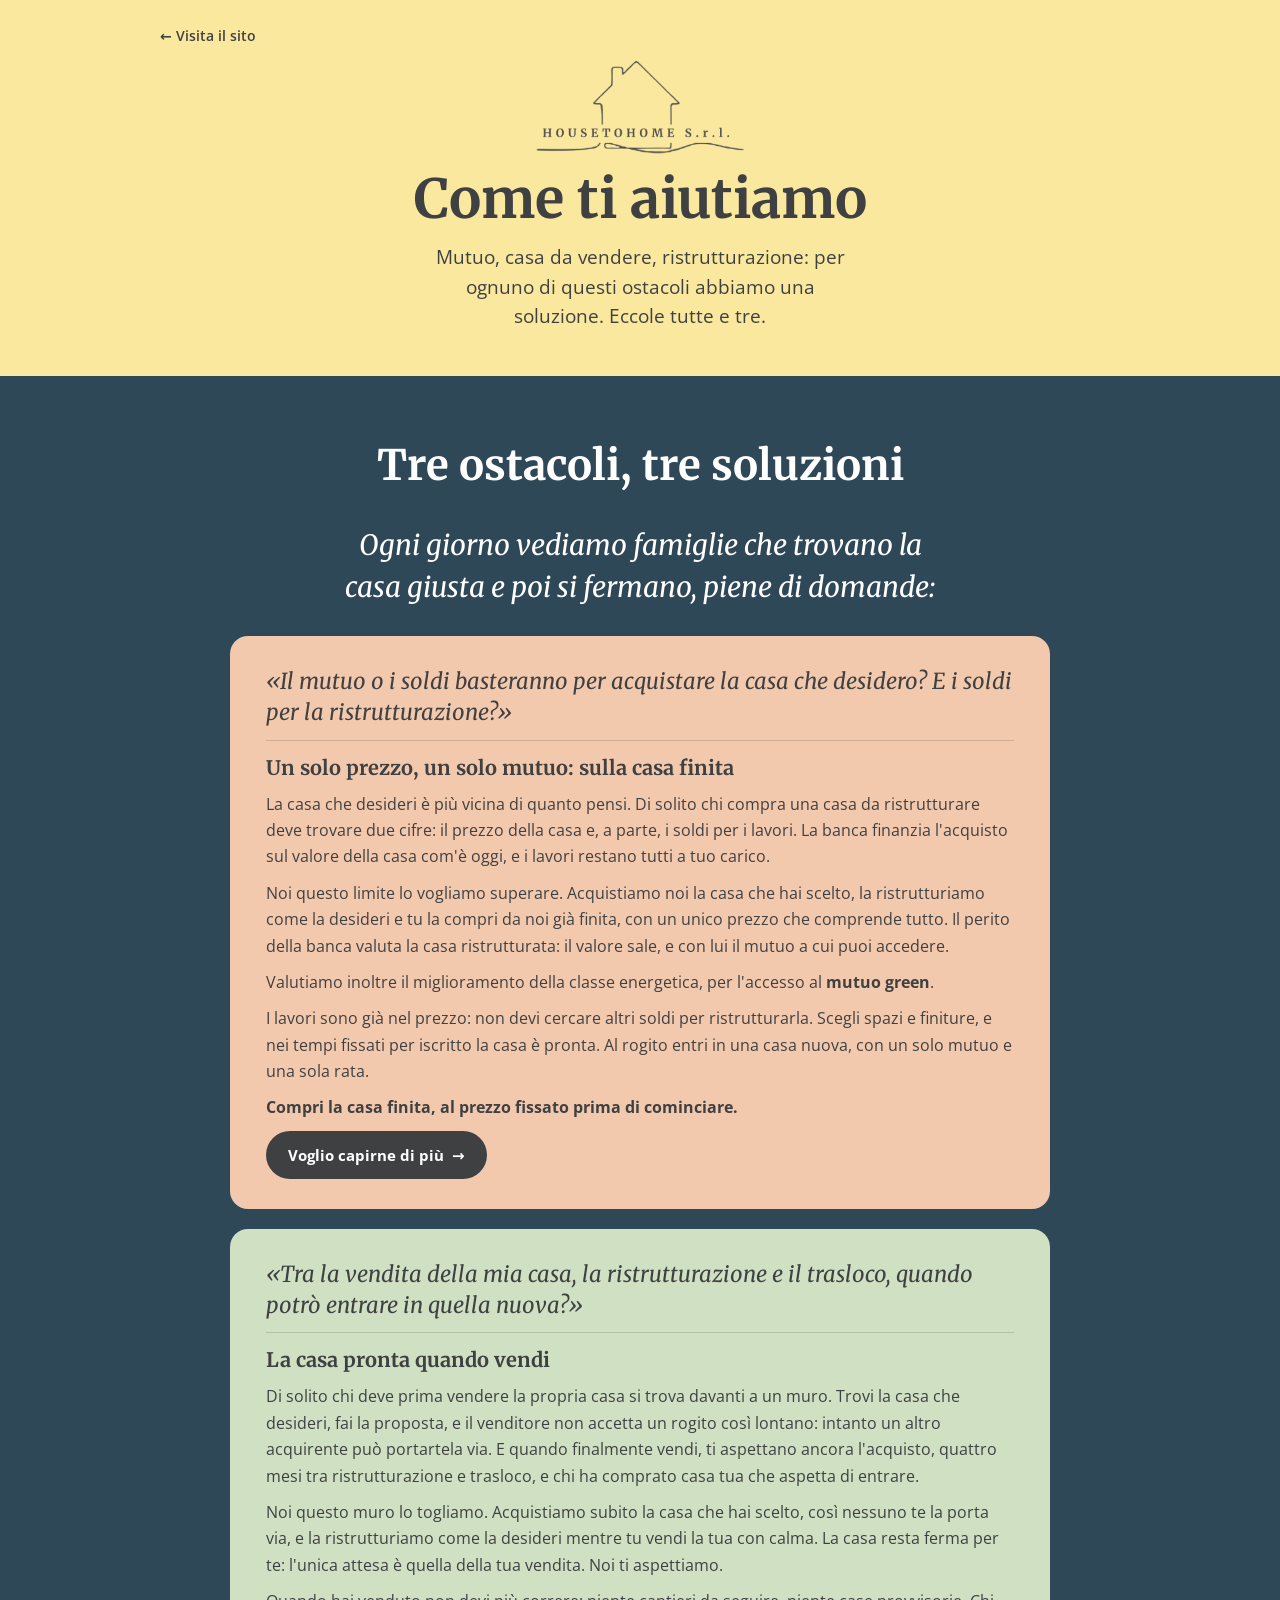
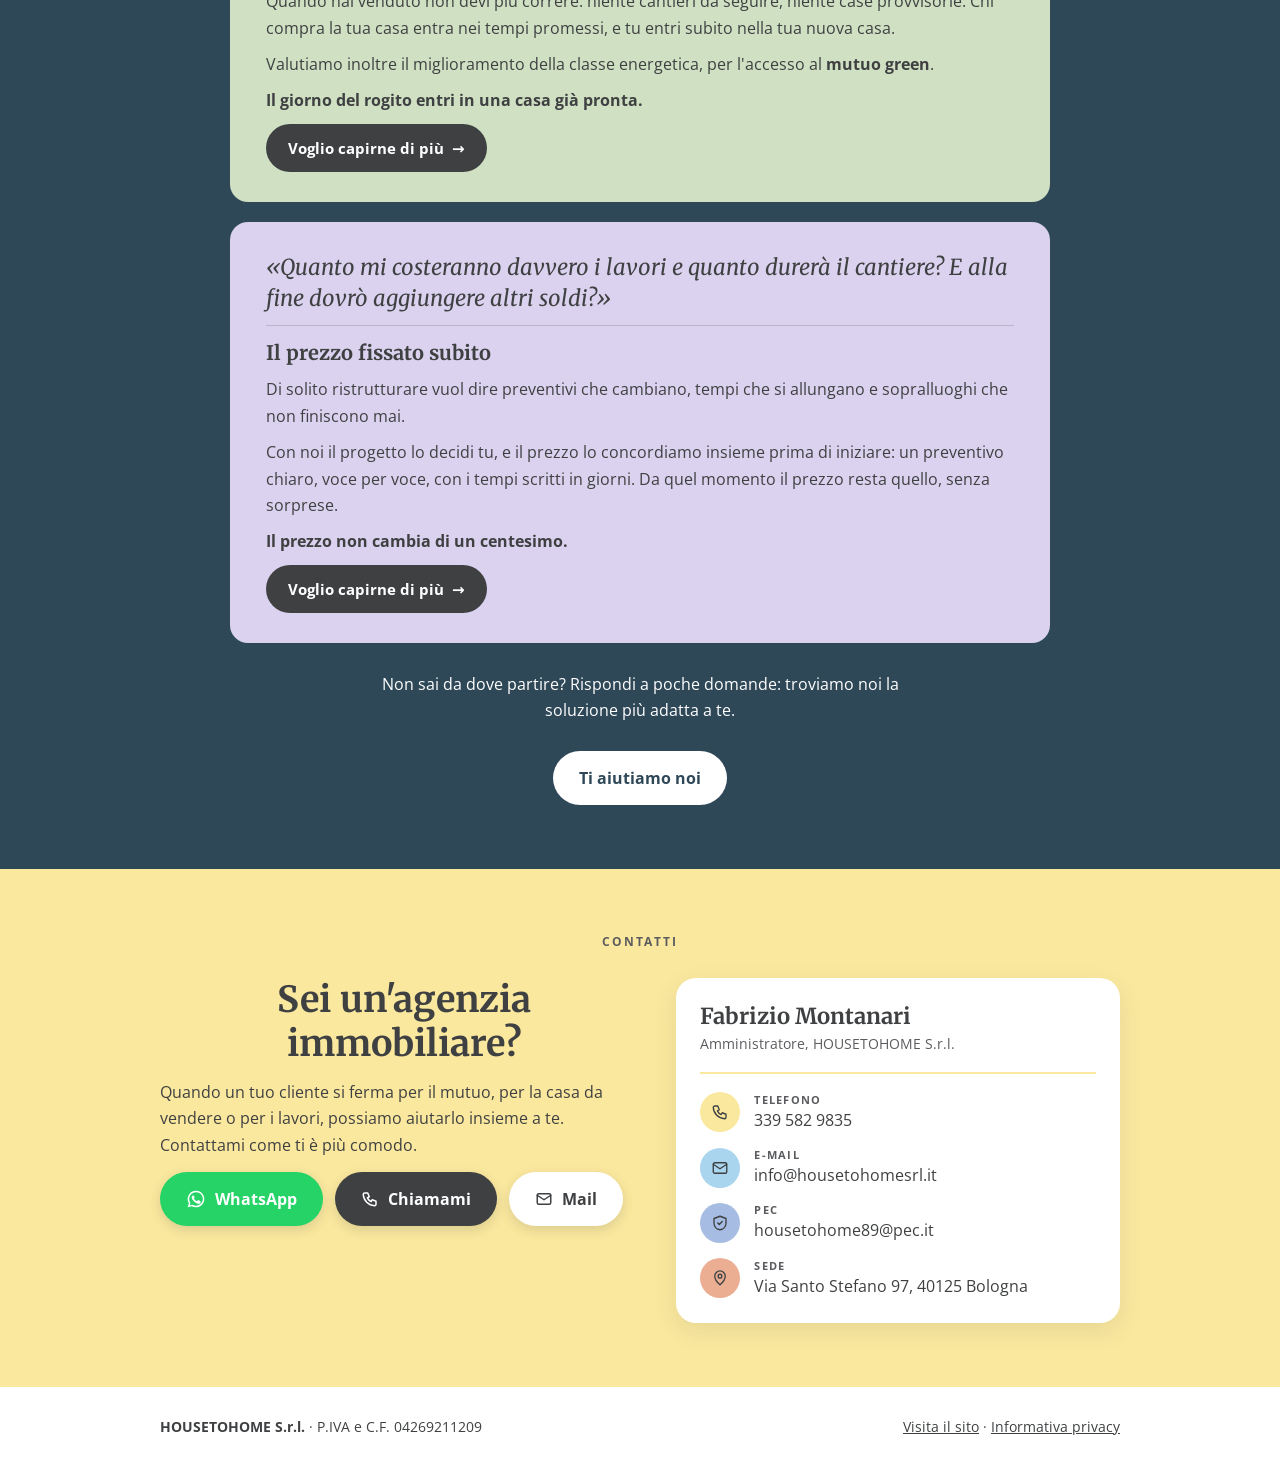
==== come-ti-aiutiamo/index.html @ 524a1ac5 "Mutuo green citato in breve nei riquadri Co-Authored-By: Claude Opus 5.5 <noreply@anthropic.com> Cla" ====
<!doctype html>
<html lang="it">
<head>
<meta charset="utf-8">
<meta name="format-detection" content="telephone=no">
<meta name="viewport" content="width=device-width, initial-scale=1, viewport-fit=cover">
<title>Come ti aiutiamo · HOUSETOHOME</title>
<meta name="robots" content="noindex">
<meta name="description" content="Come ti aiutiamo: le tre soluzioni di HOUSETOHOME per il mutuo, la casa da vendere e la ristrutturazione.">
<link rel="stylesheet" href="../assets/fonts.css">
<style>
/* Layout: fasce piene (giallo, azzurro, mattone, blu) che si alternano, contenuto in colonna centrale; il nome HOUSE → HOME è il momento tipografico */
:root{
  --pl-wall:#3F4042; --pl-old:#ECE7DA; --pl-live:#FAE89E; --pl-bed:#CBE8FA; --pl-bath:#F9DCCB; --pl-door:#ECE7DA; --pl-win:#8FCBEA;
  --yellow:#FAE89E; --yellow-soft:#FAE89E; --yellow-deep:#E9CC5A; --azzurro:#A9D5EF; --azzurro-soft:#E3F1FA; --mattone:#EBAE93; --mattone-soft:#FBE6DC; --blu:#A7BCE3; --blu-2:#2A4E8A; --paper:#FFFFFF; --beige:#F4EEE2; --salvia:#CFE0C3; --pesca:#F3C9AE; --lilla:#DAD2EE; --petrolio:#2F4858; --pastello:#FAE89E; --card:#FFFFFF; --ink:#3F4042; --ink-soft:#5B5C5F; --rule:#E6E6E3; --ph:#EFEADA;
  --display:'Merriweather', Georgia, 'Times New Roman', serif;
  --body:'Open Sans', system-ui, -apple-system, 'Segoe UI', sans-serif;
  color-scheme: light;
}
*{box-sizing:border-box}
html{scroll-behavior:auto}
@media (prefers-reduced-motion: reduce){html{scroll-behavior:auto}}
body{margin:0;background:var(--paper);color:var(--ink);font-family:var(--body);font-size:16px;line-height:1.65}
.band{padding-left:max(16px, env(safe-area-inset-left, 0px));padding-right:max(16px, env(safe-area-inset-right, 0px))}
.wrap{max-width:960px;margin:0 auto}
.narrow{max-width:680px}
.yellow{background:var(--yellow-soft)}
.dark{background:var(--paper);color:var(--ink)}
.azz{background:var(--azzurro-soft)}
.matt{background:var(--mattone-soft)}
h1,h2,h3{font-family:var(--display);font-weight:700;text-wrap:balance;margin:0}
h1{font-size:clamp(32px,7vw,54px);line-height:1.12}
h2{font-size:clamp(26px,5vw,36px);line-height:1.2}
h3{font-size:20px;line-height:1.3}
p{margin:0}
a{color:inherit}
.quote.center-q{text-align:center;margin-left:auto;margin-right:auto}
.steps-title{text-align:center;font-size:clamp(20px,3vw,24px);margin:0 0 4px}
.steps + .quote{margin-top:28px}
.rev{display:flex;flex-direction:column;align-items:center;gap:18px;text-align:center}
.rev-lead{max-width:56ch;margin:0;color:var(--ink-soft)}
.rev-list{display:grid;gap:14px;width:100%}
.rev-list:empty{display:none}
.rev-btn{border:2px solid var(--ink)}
[hidden]{display:none!important}
.sec-title{text-align:center;font-size:clamp(30px,5vw,42px);margin:0 0 6px}
.eyebrow{font:700 12px var(--body);letter-spacing:.16em;text-transform:uppercase;color:var(--ink-soft);margin:0}
.dark .eyebrow{color:var(--ink-soft)}
.prose{display:flex;flex-direction:column;gap:14px;max-width:62ch}
.lead{font-size:19px;line-height:1.55;max-width:40ch}
section .wrap{padding-block:64px;display:flex;flex-direction:column;gap:28px}
:focus-visible{outline:3px solid var(--ink);outline-offset:3px}

/* testata */
header .wrap{padding-block:26px 56px;display:flex;flex-direction:column;align-items:center;gap:30px;text-align:center}
.logo{width:210px;height:auto;display:block}
nav ul{list-style:none;margin:0;padding:0;display:flex;flex-wrap:wrap;justify-content:center;gap:6px 18px}
nav a{font:600 14px var(--body);text-decoration:none;border-bottom:2px solid transparent;padding-bottom:2px}
nav a:hover{border-color:var(--ink)}
header .wrap{padding-bottom:30px}
.hero-photo{position:relative;border-radius:22px 22px 0 0;overflow:hidden;aspect-ratio:16/10;max-width:100%;background:var(--ph)}
.hero-photo img{width:100%;height:100%;object-fit:cover;display:block}
@media (min-width:1000px){.hero-photo{width:min(1200px,calc(100vw - 48px));margin-left:50%;transform:translateX(-50%);aspect-ratio:16/9;max-width:none}}
.hero-text{position:absolute;inset:auto 0 0 0;padding:clamp(20px,4vw,40px);display:flex;flex-direction:column;gap:12px;color:#FFFFFF;background:linear-gradient(to top, rgba(40,44,52,.82), rgba(40,44,52,.62) 55%, rgba(40,44,52,.3) 85%, rgba(40,44,52,0))}
.hero-text h1{color:#FFFFFF;max-width:16ch}
.hero-text h1.hero-quote{font:400 italic clamp(22px,3.2vw,32px)/1.35 var(--display);max-width:30ch;margin:0}
.hero-sign{margin:0;font-weight:600;font-size:14px;color:#F4F2EA}
.hero-text .lead{color:#F4F2EA;font-size:17px}
@media (max-width:620px){
  .hero-photo{aspect-ratio:auto;display:flex;flex-direction:column;background:var(--azzurro-soft);border-radius:18px 18px 0 0}
  .hero-photo img{aspect-ratio:4/3;height:auto}
  .hero-text{position:static;background:var(--azzurro-soft)}
  .hero-text,.hero-text h1,.hero-text .lead,.hero-sign{color:var(--ink)!important}
}

.keys-grid{display:grid;grid-template-columns:1fr;gap:28px;align-items:center}
.family{margin:0;aspect-ratio:4/5;max-width:100%;border-radius:18px;overflow:hidden;background:var(--ph)}
.family img{width:100%;height:100%;object-fit:cover;display:block}
.slot{height:100%;display:flex;flex-direction:column;align-items:center;justify-content:center;gap:6px;text-align:center;padding:16px;border:2px dashed var(--azzurro);background:var(--card);border-radius:18px;color:var(--ink-soft)}
.slot b{font:700 18px var(--display);color:var(--ink)}
@media (min-width:720px){.keys-grid{grid-template-columns:1.1fr 1fr}}

/* il nome */
.name{display:grid;grid-template-columns:1fr auto 1fr;align-items:stretch;gap:0;border-radius:20px;overflow:hidden}
.name > div{padding:26px clamp(14px,3vw,28px);display:flex;flex-direction:column;align-items:center;justify-content:center;text-align:center;gap:10px;min-width:0}
.name .word{font:700 clamp(34px,8.5vw,76px)/1 var(--display);letter-spacing:.02em}
.name .to{display:grid;place-items:center;padding-inline:clamp(10px,3vw,30px);background:var(--yellow)}
.name .to span{font:700 clamp(18px,3.4vw,26px)/1 var(--display);letter-spacing:.06em}
.name .to small{display:block;font:600 11px var(--body);letter-spacing:.14em;text-transform:uppercase;margin-top:8px;text-align:center}
.name p{font-size:15px;max-width:30ch}
.name .house{background:var(--mattone);color:var(--ink)}
.name .home{background:var(--azzurro);color:var(--ink)}


/* perché */
.quote{font:400 italic clamp(21px,3.6vw,28px)/1.5 var(--display);max-width:34ch;margin:0}
.sign{font-weight:600}
.mamma{margin:8px 0;padding:22px 24px;background:var(--mattone-soft);color:var(--ink);border-radius:18px;display:flex;flex-direction:column;gap:8px;max-width:52ch}
.fiducia{margin:22px 0 0;border-radius:18px;overflow:hidden;max-width:720px}
.fiducia img{display:block;width:100%;height:auto}
.trust{font:400 italic clamp(19px,3.2vw,24px)/1.5 var(--display);max-width:40ch;margin:18px 0 10px}
.trust.me{font-style:normal;font-weight:700;margin-top:0}
.mamma blockquote{margin:0;font:400 italic clamp(18px,3vw,22px)/1.5 var(--display)}
.mamma figcaption{font:700 12px var(--body);letter-spacing:.16em;text-transform:uppercase;color:var(--ink-soft)}
.work > .pair{max-width:none}
.gallery.two{grid-template-columns:1fr 1fr}
.gallery.two .shot{aspect-ratio:4/5}
.gallery.one{grid-template-columns:1fr;max-width:340px}
.gallery.two .shot:nth-child(3){display:block}
.plans{background:var(--paper);border:1px solid var(--rule);border-radius:16px;padding:14px 18px}
.plans summary{cursor:pointer;font-weight:700}
.plan-pair{display:grid;grid-template-columns:1fr;gap:18px;margin-top:14px}
.plan-pair figure{margin:0;display:flex;flex-direction:column;gap:6px;min-width:0}
.plan-pair figcaption{font:700 12px var(--body);letter-spacing:.14em;text-transform:uppercase;color:var(--ink-soft)}
.plan-svg{width:100%;height:auto;display:block}
.plan-tabs{display:flex;flex-wrap:wrap;gap:8px;margin:14px 0 10px}
.plan-tabs button{font:700 14px var(--body);padding:8px 16px;border-radius:999px;border:2px solid var(--ink);background:transparent;color:var(--ink);cursor:pointer}
.plan-tabs button[aria-selected="true"]{background:var(--blu);color:var(--ink)}
.plan-stage{background:#F4F1EA;border-radius:14px;padding:10px;overflow:hidden}
.plan-3d{width:100%;min-height:240px;display:grid;place-items:center;color:var(--ink-soft)}
.plan-stage img{width:100%;height:auto;display:block;border-radius:10px}
.plan-3d canvas{display:block;width:100%!important;height:auto!important;border-radius:10px;touch-action:none}
.lavori{background:var(--paper);border:1px solid var(--rule);border-radius:14px;padding:12px 16px;margin:0}
.lavori p{margin:0;font-size:15px;line-height:1.55}
.lavori .lav-t{font-weight:700;margin-bottom:4px}
.plan-note{font-size:13px;color:var(--ink-soft);margin-top:8px}
.plan-svg .rl{font:700 15px var(--body);fill:var(--ink)}
.plan-svg .rs{font:700 12px var(--body);fill:var(--ink)}
.plan-svg .ri{font:600 11px var(--body);fill:var(--ink-soft)}
.plan-svg .furn{stroke:#9A8F72;stroke-width:1.5}
.plan-svg .balc{fill:none;stroke:var(--ink);stroke-width:2}
.plan-svg .stair{stroke:var(--ink);stroke-width:1}
@media (min-width:820px){.plan-pair{grid-template-columns:1fr 1fr}}
.render-wrap{display:flex;flex-direction:column;gap:8px}
.render{margin:0;border-radius:18px;overflow:hidden;max-width:100%;background:var(--ph)}
.render img{width:100%;height:auto;display:block}
.render.illus{background:#FFFFFF;max-width:720px;border-radius:18px}
.render-wrap p{font-size:14px;color:var(--ink-soft)}
.staging-pairs{display:flex;flex-direction:column;gap:10px;max-width:760px;width:100%;margin-inline:auto}
.gallery{display:grid;grid-template-columns:repeat(3,1fr);gap:10px}
.gallery .shot{aspect-ratio:3/4}
.sub{font:700 12px var(--body);letter-spacing:.14em;text-transform:uppercase;color:var(--ink-soft);margin:4px 0 -4px}
@media (max-width:520px){.gallery{grid-template-columns:1fr 1fr}.gallery .shot:nth-child(3){display:none}}
.three{display:grid;grid-template-columns:1fr;gap:10px}
.three a{display:grid;grid-template-columns:1fr auto;gap:4px 16px;padding:16px 18px;background:#FAE89E;border:1px solid rgba(63,64,66,.14);border-radius:16px;text-decoration:none}
.three b{font:700 19px var(--display)}
.three span{color:var(--ink-soft);grid-column:1}
.three a:nth-child(1) i{background:var(--blu);color:var(--ink)}.three a:nth-child(2) i{background:var(--azzurro);color:var(--ink)}.three a:nth-child(3) i{background:var(--mattone);color:var(--ink)}
.three i{width:40px;height:40px;border-radius:50%;display:grid;place-items:center;grid-row:1/3;grid-column:2;align-self:center;font-style:normal;font-size:22px}
.three .go{grid-column:1/-1;justify-self:start;margin-top:6px;display:inline-flex;align-items:center;gap:8px;min-height:44px;padding:0 20px;border-radius:999px;background:var(--ink);color:#fff;font:700 15px var(--body);font-style:normal}
.three .go span{color:#fff;grid-column:auto}
.three a:nth-child(1){background:var(--pastello)}.three a:nth-child(2){background:var(--beige)}.three a:nth-child(3){background:var(--azzurro-soft)}
.three a:hover b{text-decoration:underline;text-underline-offset:4px}

/* come: passaggi reali in sequenza */
.steps{list-style:none;margin:0;padding:0;display:grid;grid-template-columns:1fr;gap:14px;counter-reset:s}
.steps li{background:var(--card);border:1px solid var(--rule);border-radius:16px;padding:20px;display:flex;flex-direction:column;gap:8px}
.steps .n{width:38px;height:38px;border-radius:50%;background:var(--yellow);display:grid;place-items:center;font:700 17px var(--display)}
.steps p{color:var(--ink-soft)}
.steps li:nth-child(2) .n{background:var(--azzurro)}
.steps li:nth-child(3) .n{background:var(--mattone)}
.steps li:nth-child(4) .n{background:var(--blu)}
.steps li:nth-child(5) .n{background:var(--yellow)}
.steps li:nth-child(6) .n{background:var(--azzurro)}
.team{display:grid;gap:20px;padding:0;color:var(--ink)}
.team h3{color:var(--ink)}
.team h3{font-size:19px}
.pers-link{display:inline-flex;align-items:center;gap:10px;min-height:44px;padding:12px 22px;line-height:1.3;border-radius:999px;background:var(--ink);color:#fff;font-weight:700;font-size:15px;text-decoration:none;scroll-margin-top:90px}
.team-txt{display:flex;flex-direction:column;gap:12px;max-width:62ch;min-width:0}
.team-img{margin:0;border-radius:14px;overflow:hidden}
.team-img img{display:block;width:100%;height:100%;object-fit:cover}
@media (min-width:820px){.team{grid-template-columns:1fr 1.15fr;align-items:center}}

/* flip: case finite */
.works{display:flex;flex-direction:column;gap:48px}
.work{display:flex;flex-direction:column;gap:14px}
.work-head{display:flex;flex-wrap:wrap;align-items:baseline;justify-content:space-between;gap:4px 18px}
.facts{display:flex;flex-wrap:wrap;gap:8px}
.facts span{font:600 13px var(--body);background:var(--azzurro-soft);border:1px solid #BFDDEE;border-radius:999px;padding:4px 12px;font-variant-numeric:tabular-nums}
.pair{display:grid;grid-template-columns:1fr 1fr;gap:10px}
.shot{position:relative;aspect-ratio:4/3;max-width:100%;border-radius:14px;overflow:hidden;background:var(--ph);margin:0}
.pair.tall .shot{aspect-ratio:4/5}
.shot img{width:100%;height:100%;object-fit:cover;display:block}
.shot .tag{position:absolute;left:10px;top:10px;font:700 11px var(--body);letter-spacing:.12em;text-transform:uppercase;background:var(--card);color:var(--ink);padding:4px 10px;border-radius:999px}
.shot .tag.dopo{background:var(--yellow)}
.orti{display:grid;grid-template-columns:1fr;gap:10px}
.video{margin:0;display:flex;flex-direction:column;gap:8px;align-items:center}
.video video{width:100%;max-width:320px;aspect-ratio:9/16;border-radius:16px;background:#1d1d1e;display:block}
.video figcaption{font-size:13px;color:var(--ink-soft)}

/* ti aiutiamo */
.dark .prose p{color:var(--ink)}
.dark .quote{color:var(--ink)}
.thoughts{list-style:none;margin:0;padding:0;display:grid;grid-template-columns:1fr;gap:10px;max-width:none}
.thoughts li{font:400 italic 17px/1.5 var(--display);color:var(--ink);background:var(--blu);border-radius:12px;padding:12px 16px}
@media (min-width:720px){.thoughts{grid-template-columns:repeat(3,1fr)}}
.ways{display:grid;grid-template-columns:1fr;gap:14px}
#ti-aiutiamo{background:var(--petrolio)}
#ti-aiutiamo .sec-title,#ti-aiutiamo .quote,#ti-aiutiamo .prose p{color:#fff}
.way{border-radius:18px;padding:22px;display:flex;flex-direction:column;gap:10px;background:var(--pesca);color:var(--ink)}
.way:nth-child(2){background:var(--salvia)}
.way:nth-child(3){background:var(--lilla)}
#ti-aiutiamo .ctas .btn.solid{background:#fff;color:var(--petrolio);border-color:#fff}
.way .q{font:400 italic 16px/1.5 var(--display);opacity:.85}
.way .problem{font:400 italic clamp(19px,2.2vw,22px)/1.4 var(--display);margin:0 0 4px;padding-bottom:12px;border-bottom:1px solid rgba(63,64,66,.2)}
.way .you{font-weight:700}
.way .more{margin-top:auto;align-self:flex-start;display:inline-flex;align-items:center;gap:8px;min-height:48px;padding:0 22px;border-radius:999px;background:var(--ink);color:#FFFFFF;font:700 15px var(--body);text-decoration:none}
.way .more:hover{opacity:.9}
.way .more:focus-visible{outline:3px solid var(--ink);outline-offset:3px}
.ctas{display:flex;flex-wrap:wrap;gap:12px}
.ctas.center{justify-content:center}
.btn{display:inline-flex;align-items:center;justify-content:center;min-height:54px;padding:0 26px;border-radius:999px;font:700 16px var(--body);text-decoration:none}
.btn.solid{background:var(--yellow);color:var(--ink)}
.btn.line{border:2px solid var(--ink);color:var(--ink)}
.btn.ink{background:var(--blu);color:var(--ink)}
.btn.matt-btn{background:var(--ink);color:#fff;border:0}
.btn:hover{opacity:.9}
.c-wa,.c-tel,.c-mail{gap:9px;box-shadow:0 4px 12px rgba(63,64,66,.16);transition:transform .15s ease,box-shadow .15s ease}
.c-wa:hover,.c-tel:hover,.c-mail:hover{opacity:1;transform:translateY(-2px);box-shadow:0 8px 18px rgba(63,64,66,.2)}
.btn.c-wa{background:#25D366;color:#fff}
.btn.c-tel{background:var(--ink);color:#fff}
.btn.c-mail{background:#fff;color:var(--ink)}
@media (max-width:620px){.contact .ctas{flex-wrap:nowrap;gap:8px}.contact .ctas .btn{flex:1 1 0;min-width:0;flex-direction:column;gap:4px;min-height:68px;padding:8px 4px;border-radius:20px;font-size:14px}}
.dark :focus-visible{outline-color:var(--ink)}

/* home staging */
.staging{display:grid;grid-template-columns:1fr;gap:28px}
.list{list-style:none;margin:0;padding:4px 18px;display:flex;flex-direction:column;gap:0;background:#fff;border:1px solid #9FD2F0;border-radius:16px}
.list li{padding:12px 0;border-bottom:1px solid #9FD2F0;display:flex;gap:12px}
.list li:last-child{border-bottom:0}
.list li::before{content:"";flex:none;width:10px;height:10px;margin-top:8px;border-radius:2px;background:var(--mattone)}

/* contatti */
.contact{display:grid;grid-template-columns:1fr;gap:28px}
.card{display:flex;flex-direction:column;gap:18px;background:#fff;border-radius:20px;padding:24px;box-shadow:0 8px 24px rgba(63,64,66,.10);min-width:0}
.card-head{display:flex;flex-direction:column;gap:2px;padding-bottom:16px;border-bottom:2px solid var(--yellow)}
.card .who{font:700 22px var(--display)}
.card .role{color:var(--ink-soft);font-size:14px}
.rows{list-style:none;margin:0;padding:0;display:flex;flex-direction:column;gap:14px}
.rows li{display:flex;align-items:center;gap:14px;min-width:0}
.rows i{flex:none;width:40px;height:40px;border-radius:50%;display:grid;place-items:center;background:var(--yellow);color:var(--ink)}
.rows li:nth-child(2) i{background:var(--azzurro)}.rows li:nth-child(3) i{background:var(--blu)}.rows li:nth-child(4) i{background:var(--mattone)}
.rows div{display:flex;flex-direction:column;min-width:0}
.rows small{font:700 11px var(--body);letter-spacing:.12em;text-transform:uppercase;color:var(--ink-soft)}
.rows span{overflow-wrap:anywhere;user-select:all}
footer .wrap{padding-block:26px;display:flex;flex-wrap:wrap;gap:8px 24px;justify-content:space-between;font-size:13px}

@media (min-width:720px){
  .steps{grid-template-columns:repeat(2,1fr)}
  .ways{grid-template-columns:1fr;max-width:820px;margin-left:auto;margin-right:auto;gap:20px}
  .way{padding:30px 36px}
  .orti{grid-template-columns:2.36fr 1fr;align-items:start}
  .orti .video video{max-width:none}
  .staging,.contact{grid-template-columns:1.1fr 1fr;align-items:start}
  .staging{align-items:center}
  .staging .prose h2{margin-top:0}
}
@media (min-width:960px){
  .steps{grid-template-columns:repeat(3,1fr)}
}
@media (max-width:520px){
  .name{grid-template-columns:1fr}
  .name .to{padding-block:14px}
}

.topbar{position:fixed;left:0;right:0;top:0;z-index:50;display:flex;align-items:center;gap:14px;background:var(--yellow);border-radius:0 0 18px 18px;padding:calc(6px + env(safe-area-inset-top,0px)) max(12px,env(safe-area-inset-right,0px)) 6px max(12px,env(safe-area-inset-left,0px));box-shadow:0 2px 10px rgba(40,44,52,.12);transform:translateY(-110%);transition:transform .3s ease}
.topbar.on{transform:none}
.tb-logo img{height:34px;width:auto;display:block}
.topbar nav{display:flex;gap:16px;overflow-x:auto;scrollbar-width:none;white-space:nowrap;min-width:0}
.topbar nav::-webkit-scrollbar{display:none}
.topbar nav a{font:600 14px var(--body);color:var(--ink);text-decoration:none;padding:10px 2px}
@media (min-width:900px){.topbar{justify-content:center}}
.wa-float{position:fixed;right:max(16px,env(safe-area-inset-right,0px));bottom:calc(16px + env(safe-area-inset-bottom,0px));z-index:60;width:58px;height:58px;border-radius:50%;background:#25D366;display:grid;place-items:center;box-shadow:0 4px 14px rgba(0,0,0,.22)}
.wa-float:focus-visible{outline:3px solid var(--ink);outline-offset:3px}
html{scroll-padding-top:60px}
@media (prefers-reduced-motion:reduce){.topbar{transition:none}}

.mail-listino{margin:14px auto 0;max-width:520px}
.mail-listino summary{text-align:center}
.mail-listino{text-align:center;margin-top:-14px}
.mail-listino summary{cursor:pointer;list-style:none;display:inline-flex;margin:0 auto}
.mail-listino summary::-webkit-details-marker{display:none}
.mail-listino[open] summary{margin-bottom:14px}
.mail-listino form{text-align:left}
#form-listino{display:flex;flex-direction:column;gap:12px;margin-top:12px;background:var(--card);border:1px solid var(--rule);border-radius:16px;padding:18px}
#form-listino label{display:flex;flex-direction:column;gap:4px;font:600 14px var(--body);min-width:0;flex:1}
#form-listino input:not([type=checkbox]){font:16px var(--body);padding:12px;border:1px solid #C9CDD2;border-radius:10px;min-width:0}
.fl-row{display:flex;gap:12px;flex-wrap:wrap}
#form-listino .fl-check{flex-direction:row;align-items:center;gap:8px;font-weight:400}
#form-listino .fl-check input{width:20px;height:20px}
#form-listino button{align-self:flex-start;border:0;cursor:pointer}
.fl-msg{margin:0;font-weight:600}

/* titoli centrati su tutti i dispositivi */
h2,.eyebrow{text-align:center!important;text-wrap:balance;margin-left:auto;margin-right:auto}
.back{align-self:flex-start;font:600 14px var(--body);color:var(--ink);text-decoration:none}
.pg-head .wrap{padding-block:26px 44px;display:flex;flex-direction:column;gap:14px;align-items:center;text-align:center}
.pg-head .lead{margin:0 auto}
.foot .wrap{padding-block:28px;text-align:center;font-size:14px}
.foot a{color:inherit}
.prose[style*="text-align:center"]{margin-left:auto;margin-right:auto}
</style>
</head>
<body>

<header class="band yellow pg-head">
  <div class="wrap">
    <a class="back" href="/">← Visita il sito</a>
    <img class="logo" src="../assets/logo.png" alt="HOUSETOHOME S.r.l.">
    <h1>Come ti aiutiamo</h1>
    <p class="lead">Mutuo, casa da vendere, ristrutturazione: per ognuno di questi ostacoli abbiamo una soluzione. Eccole tutte e tre.</p>
  </div>
</header>

<section class="band" id="ti-aiutiamo">
  <div class="wrap">
    <h2 class="sec-title">Tre ostacoli, tre soluzioni</h2>
    <p class="quote center-q">Ogni giorno vediamo famiglie che trovano la casa giusta e poi si fermano, piene di domande:</p>
    <div class="ways">
      <article class="way">
        <p class="problem">«Il mutuo o i soldi basteranno per acquistare la casa che desidero? E i soldi per la ristrutturazione?»</p>
        <h3>Un solo prezzo, un solo mutuo: sulla casa finita</h3>
        <p>La casa che desideri è più vicina di quanto pensi. Di solito chi compra una casa da ristrutturare deve trovare due cifre: il prezzo della casa e, a parte, i soldi per i lavori. La banca finanzia l'acquisto sul valore della casa com'è oggi, e i lavori restano tutti a tuo carico.</p>
        <p>Noi questo limite lo vogliamo superare. Acquistiamo noi la casa che hai scelto, la ristrutturiamo come la desideri e tu la compri da noi già finita, con un unico prezzo che comprende tutto. Il perito della banca valuta la casa ristrutturata: il valore sale, e con lui il mutuo a cui puoi accedere.</p>
        <p>Valutiamo inoltre il miglioramento della classe energetica, per l'accesso al <strong>mutuo green</strong>.</p>
        <p>I lavori sono già nel prezzo: non devi cercare altri soldi per ristrutturarla. Scegli spazi e finiture, e nei tempi fissati per iscritto la casa è pronta. Al rogito entri in una casa nuova, con un solo mutuo e una sola rata.</p>
        <p class="you">Compri la casa finita, al prezzo fissato prima di cominciare.</p>
        <a class="more" href="../mutuo/">Voglio capirne di più <span aria-hidden="true">→</span></a>
      </article>
      <article class="way">
        <p class="problem">«Tra la vendita della mia casa, la ristrutturazione e il trasloco, quando potrò entrare in quella nuova?»</p>
        <h3>La casa pronta quando vendi</h3>
        <p>Di solito chi deve prima vendere la propria casa si trova davanti a un muro. Trovi la casa che desideri, fai la proposta, e il venditore non accetta un rogito così lontano: intanto un altro acquirente può portartela via. E quando finalmente vendi, ti aspettano ancora l'acquisto, quattro mesi tra ristrutturazione e trasloco, e chi ha comprato casa tua che aspetta di entrare.</p>
        <p>Noi questo muro lo togliamo. Acquistiamo subito la casa che hai scelto, così nessuno te la porta via, e la ristrutturiamo come la desideri mentre tu vendi la tua con calma. La casa resta ferma per te: l'unica attesa è quella della tua vendita. Noi ti aspettiamo.</p>
        <p>Quando hai venduto non devi più correre: niente cantieri da seguire, niente case provvisorie. Chi compra la tua casa entra nei tempi promessi, e tu entri subito nella tua nuova casa.</p>
        <p>Valutiamo inoltre il miglioramento della classe energetica, per l'accesso al <strong>mutuo green</strong>.</p>
        <p class="you">Il giorno del rogito entri in una casa già pronta.</p>
        <a class="more" href="../vendita/">Voglio capirne di più <span aria-hidden="true">→</span></a>
      </article>
      <article class="way">
        <p class="problem">«Quanto mi costeranno davvero i lavori e quanto durerà il cantiere? E alla fine dovrò aggiungere altri soldi?»</p>
        <h3>Il prezzo fissato subito</h3>
        <p>Di solito ristrutturare vuol dire preventivi che cambiano, tempi che si allungano e sopralluoghi che non finiscono mai.</p>
        <p>Con noi il progetto lo decidi tu, e il prezzo lo concordiamo insieme prima di iniziare: un preventivo chiaro, voce per voce, con i tempi scritti in giorni. Da quel momento il prezzo resta quello, senza sorprese.</p>
        <p class="you">Il prezzo non cambia di un centesimo.</p>
        <a class="more" href="../ristrutturazione/">Voglio capirne di più <span aria-hidden="true">→</span></a>
      </article>
    </div>
    <div class="prose" style="text-align:center"><p>Non sai da dove partire? Rispondi a poche domande: troviamo noi la soluzione più adatta a te.</p></div>
    <div class="ctas center">
      <a class="btn solid" href="../sondaggio/">Ti aiutiamo noi</a>
    </div>
  </div>
</section>

<section class="band yellow" id="contatti">
  <div class="wrap">
    <p class="eyebrow">Contatti</p>
    <div class="contact">
      <div class="prose">
        <h2>Sei un'agenzia immobiliare?</h2>
        <p>Quando un tuo cliente si ferma per il mutuo, per la casa da vendere o per i lavori, possiamo aiutarlo insieme a te. Contattami come ti è più comodo.</p>
        <div class="ctas"><a class="btn c-wa" href="https://wa.me/393395829835?text=Salve%20Fabrizio%2C%20sono%20di%20un%27agenzia%20immobiliare%20e%20vorrei%20capire%20come%20aiutare%20insieme%20i%20nostri%20clienti." target="_blank" rel="noopener"><svg viewBox="0 0 24 24" width="20" height="20" aria-hidden="true"><path fill="currentColor" d="M12 2a10 10 0 0 0-8.6 15.1L2 22l5-1.3A10 10 0 1 0 12 2zm0 18.2a8.2 8.2 0 0 1-4.2-1.2l-.3-.2-3 .8.8-2.9-.2-.3A8.2 8.2 0 1 1 12 20.2zm4.5-6.1c-.2-.1-1.5-.7-1.7-.8s-.4-.1-.6.1-.7.8-.8 1-.3.2-.5.1a6.7 6.7 0 0 1-3.3-2.9c-.3-.4.3-.4.7-1.3.1-.2 0-.3 0-.4l-.8-1.8c-.2-.5-.4-.4-.6-.4h-.5a1 1 0 0 0-.7.3 3 3 0 0 0-.9 2.2 5.2 5.2 0 0 0 1.1 2.8 11.9 11.9 0 0 0 4.6 4c1.7.7 2.4.8 3.2.7.5-.1 1.5-.6 1.8-1.2s.2-1.1.1-1.2-.2-.2-.5-.3z"/></svg><span>WhatsApp</span></a><a class="btn c-tel" href="tel:+393395829835"><svg viewBox="0 0 24 24" width="18" height="18" fill="none" stroke="currentColor" stroke-width="2" stroke-linecap="round" stroke-linejoin="round" aria-hidden="true"><path d="M5 4h4l2 5-2.5 1.5a11 11 0 0 0 5 5L15 13l5 2v4a2 2 0 0 1-2 2A16 16 0 0 1 3 6a2 2 0 0 1 2-2"/></svg><span>Chiamami</span></a><a class="btn c-mail" href="mailto:info@housetohomesrl.it?subject=Collaborazione%20con%20HOUSETOHOME&amp;body=Salve%20Fabrizio%2C%0Asono%20di%20un%27agenzia%20immobiliare%20e%20vorrei%20capire%20come%20aiutare%20insieme%20i%20nostri%20clienti.%0A%0A"><svg viewBox="0 0 24 24" width="18" height="18" fill="none" stroke="currentColor" stroke-width="2" stroke-linecap="round" stroke-linejoin="round" aria-hidden="true"><rect x="3" y="5" width="18" height="14" rx="2"/><path d="m3 7 9 6 9-6"/></svg><span>Mail</span></a></div>
      </div>
      <div class="card">
        <div class="card-head">
          <span class="who">Fabrizio Montanari</span>
          <span class="role">Amministratore, HOUSETOHOME S.r.l.</span>
        </div>
        <ul class="rows">
          <li><i aria-hidden="true"><svg viewBox="0 0 24 24" width="18" height="18" fill="none" stroke="currentColor" stroke-width="1.8" stroke-linecap="round" stroke-linejoin="round"><path d="M5 4h4l2 5-2.5 1.5a11 11 0 0 0 5 5L15 13l5 2v4a2 2 0 0 1-2 2A16 16 0 0 1 3 6a2 2 0 0 1 2-2"/></svg></i><div><small>Telefono</small><span>339 582 9835</span></div></li>
          <li><i aria-hidden="true"><svg viewBox="0 0 24 24" width="18" height="18" fill="none" stroke="currentColor" stroke-width="1.8" stroke-linecap="round" stroke-linejoin="round"><rect x="3" y="5" width="18" height="14" rx="2"/><path d="m3 7 9 6 9-6"/></svg></i><div><small>E-mail</small><span>info@housetohomesrl.it</span></div></li>
          <li><i aria-hidden="true"><svg viewBox="0 0 24 24" width="18" height="18" fill="none" stroke="currentColor" stroke-width="1.8" stroke-linecap="round" stroke-linejoin="round"><path d="M12 3 4 6v6c0 4.5 3.4 8.3 8 9 4.6-.7 8-4.5 8-9V6z"/><path d="m9 12 2 2 4-4"/></svg></i><div><small>Pec</small><span>housetohome89@pec.it</span></div></li>
          <li><i aria-hidden="true"><svg viewBox="0 0 24 24" width="18" height="18" fill="none" stroke="currentColor" stroke-width="1.8" stroke-linecap="round" stroke-linejoin="round"><path d="M12 21s-7-6.2-7-11.5a7 7 0 0 1 14 0C19 14.8 12 21 12 21z"/><circle cx="12" cy="9.5" r="2.5"/></svg></i><div><small>Sede</small><span>Via Santo Stefano 97, 40125 Bologna</span></div></li>
        </ul>
      </div>
    </div>
  </div>
</section>

<footer class="band foot">
  <div class="wrap">
    <p><strong>HOUSETOHOME S.r.l.</strong> · P.IVA e C.F. 04269211209</p>
    <p><a href="/">Visita il sito</a> · <a href="../privacy/">Informativa privacy</a></p>
  </div>
</footer>

</body>
</html>
---- assets/fonts.css ----
@font-face{font-family:'Merriweather';font-style:normal;font-weight:400;font-display:swap;src:url(fonts/merriweather-latin-400-normal.woff2) format('woff2')}
@font-face{font-family:'Merriweather';font-style:italic;font-weight:400;font-display:swap;src:url(fonts/merriweather-latin-400-italic.woff2) format('woff2')}
@font-face{font-family:'Merriweather';font-style:normal;font-weight:700;font-display:swap;src:url(fonts/merriweather-latin-700-normal.woff2) format('woff2')}
@font-face{font-family:'Open Sans';font-style:normal;font-weight:400;font-display:swap;src:url(fonts/open-sans-latin-400-normal.woff2) format('woff2')}
@font-face{font-family:'Open Sans';font-style:normal;font-weight:600;font-display:swap;src:url(fonts/open-sans-latin-600-normal.woff2) format('woff2')}
@font-face{font-family:'Open Sans';font-style:normal;font-weight:700;font-display:swap;src:url(fonts/open-sans-latin-700-normal.woff2) format('woff2')}
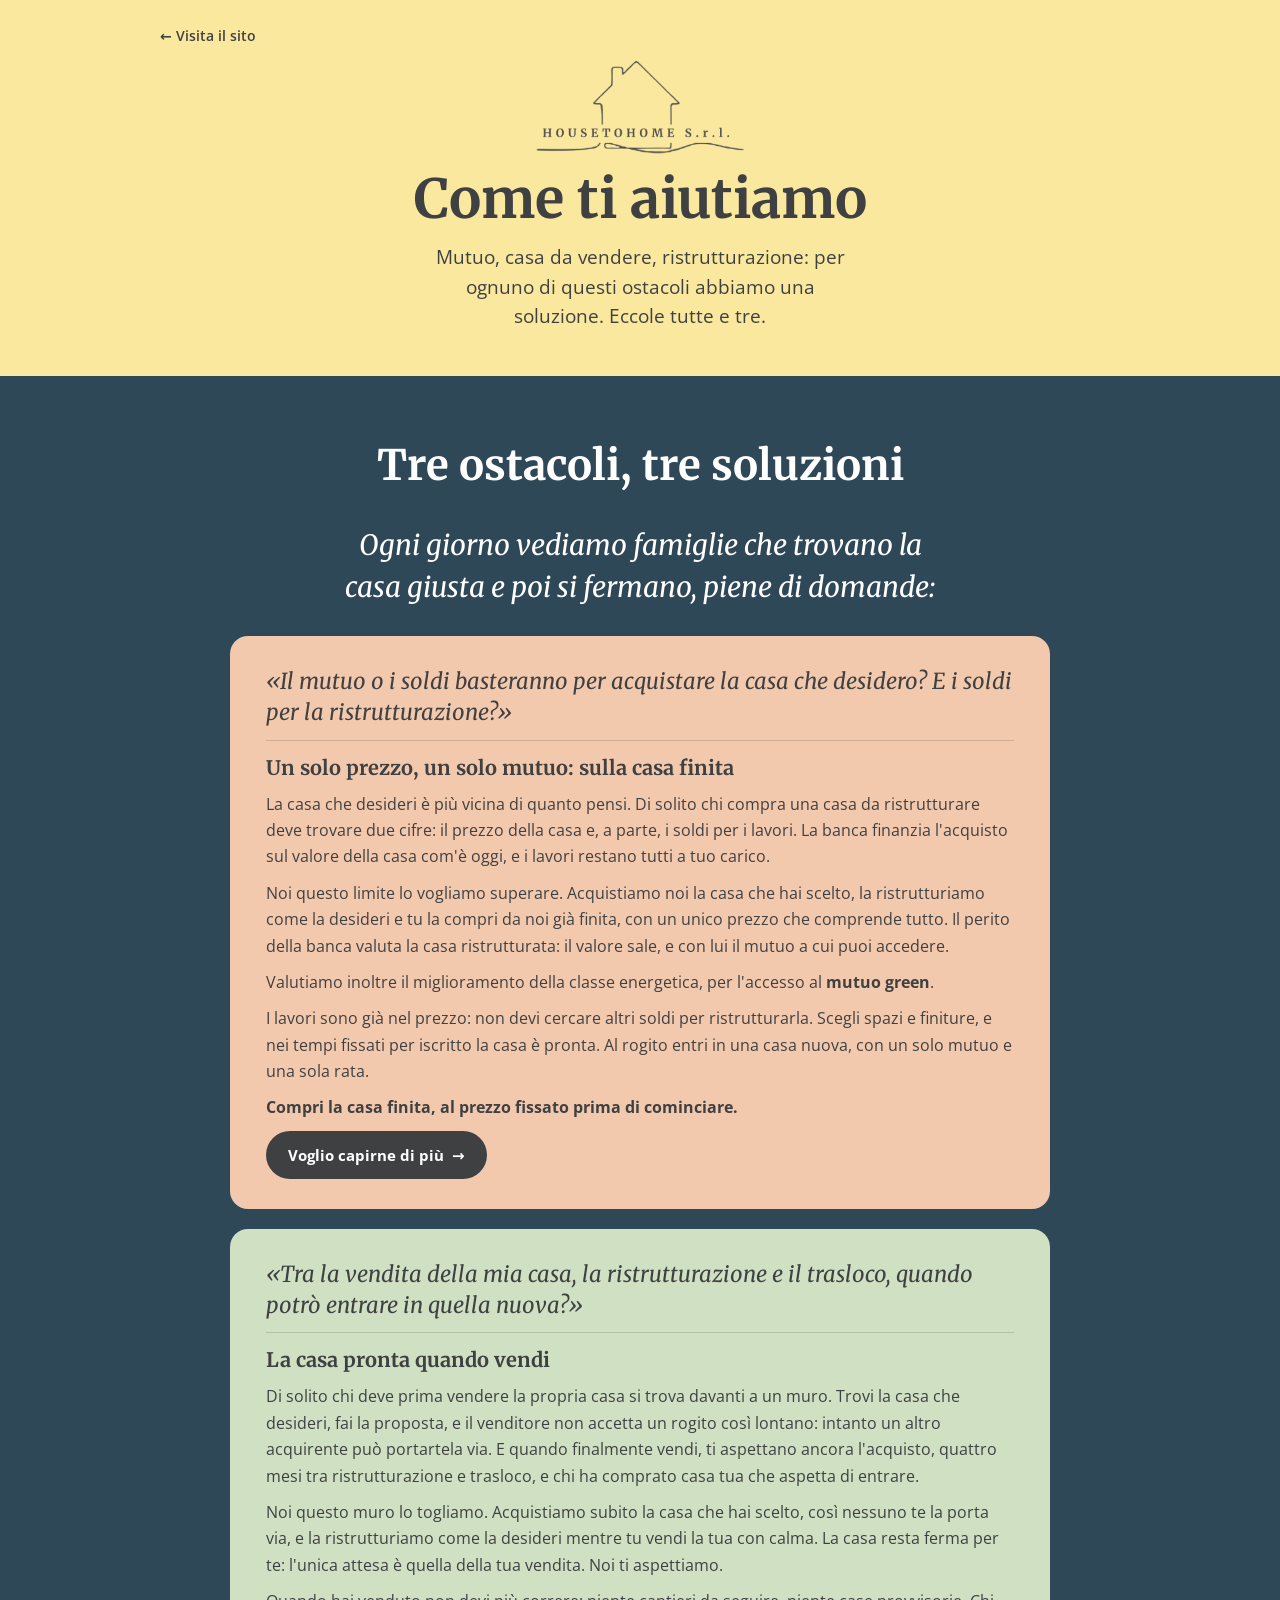
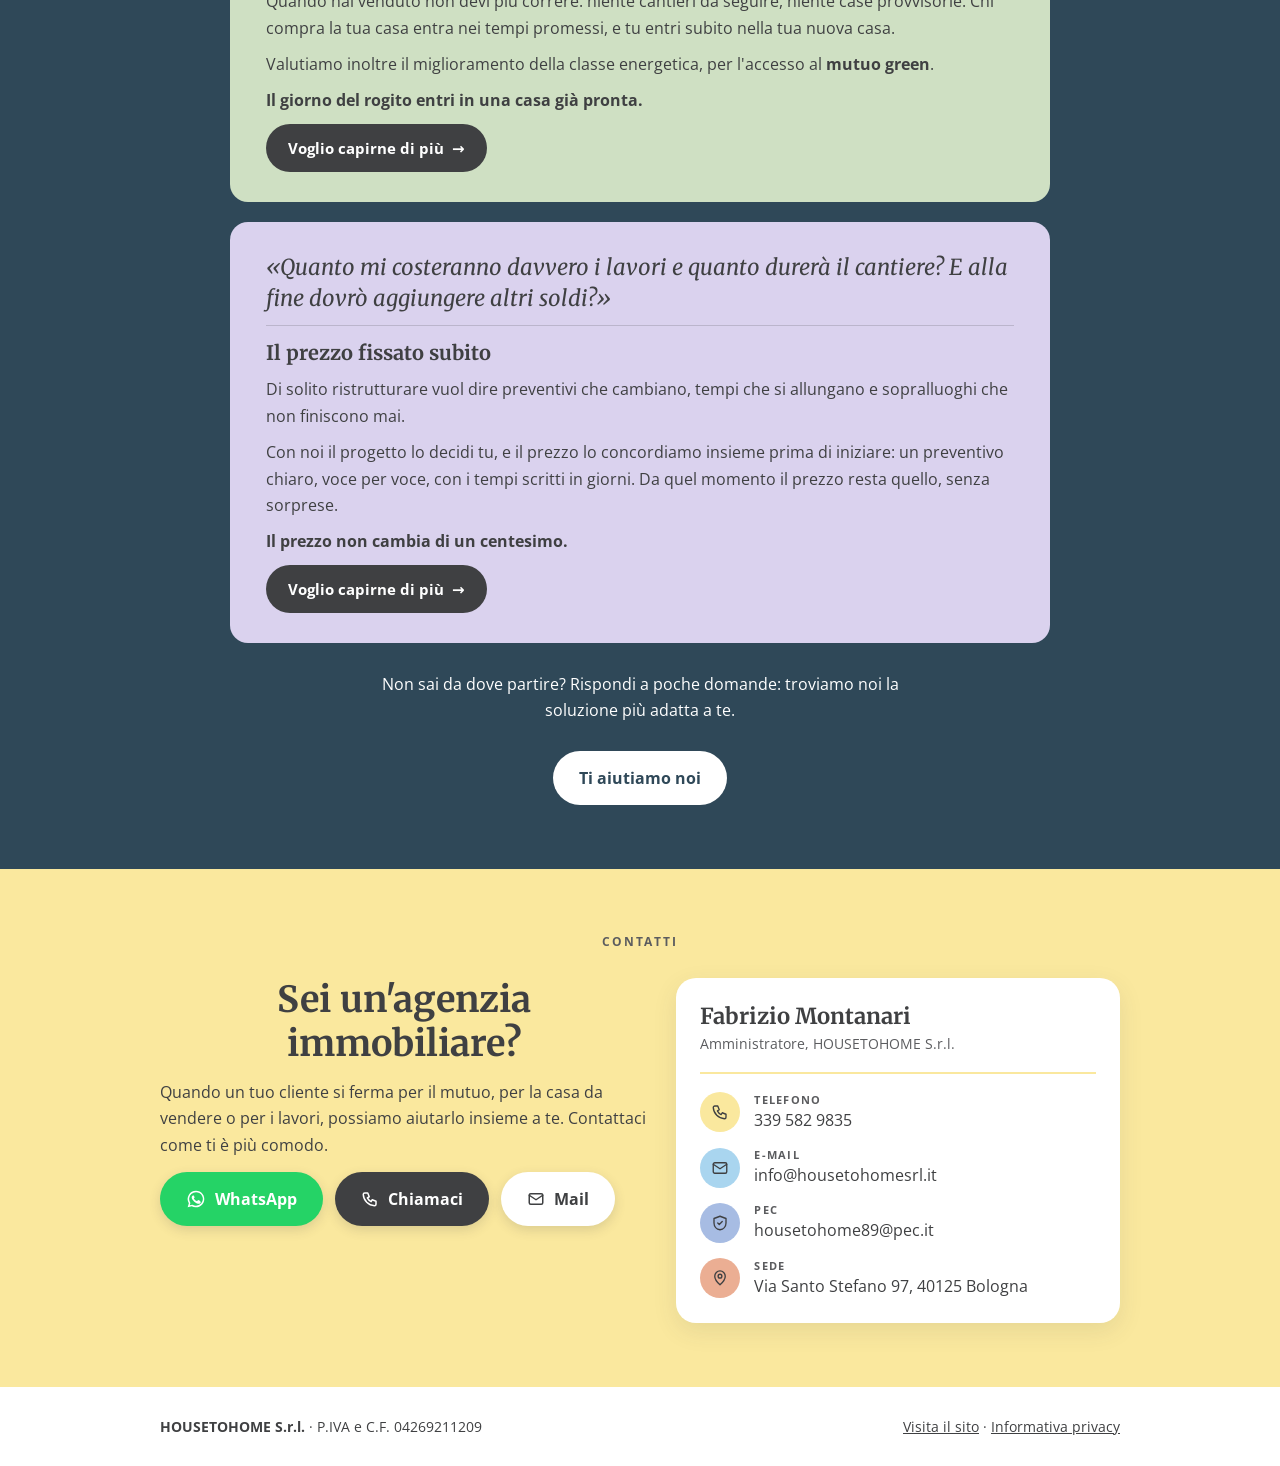
==== commit ffb2b429: "Correzione testi: punteggiatura, congiuntivi, plurale nei contatti, informativa aggiornata Co-Author" ====
--- a/come-ti-aiutiamo/index.html
+++ b/come-ti-aiutiamo/index.html
@@ -359,8 +359,8 @@
     <div class="contact">
       <div class="prose">
         <h2>Sei un'agenzia immobiliare?</h2>
-        <p>Quando un tuo cliente si ferma per il mutuo, per la casa da vendere o per i lavori, possiamo aiutarlo insieme a te. Contattami come ti è più comodo.</p>
-        <div class="ctas"><a class="btn c-wa" href="https://wa.me/393395829835?text=Salve%20Fabrizio%2C%20sono%20di%20un%27agenzia%20immobiliare%20e%20vorrei%20capire%20come%20aiutare%20insieme%20i%20nostri%20clienti." target="_blank" rel="noopener"><svg viewBox="0 0 24 24" width="20" height="20" aria-hidden="true"><path fill="currentColor" d="M12 2a10 10 0 0 0-8.6 15.1L2 22l5-1.3A10 10 0 1 0 12 2zm0 18.2a8.2 8.2 0 0 1-4.2-1.2l-.3-.2-3 .8.8-2.9-.2-.3A8.2 8.2 0 1 1 12 20.2zm4.5-6.1c-.2-.1-1.5-.7-1.7-.8s-.4-.1-.6.1-.7.8-.8 1-.3.2-.5.1a6.7 6.7 0 0 1-3.3-2.9c-.3-.4.3-.4.7-1.3.1-.2 0-.3 0-.4l-.8-1.8c-.2-.5-.4-.4-.6-.4h-.5a1 1 0 0 0-.7.3 3 3 0 0 0-.9 2.2 5.2 5.2 0 0 0 1.1 2.8 11.9 11.9 0 0 0 4.6 4c1.7.7 2.4.8 3.2.7.5-.1 1.5-.6 1.8-1.2s.2-1.1.1-1.2-.2-.2-.5-.3z"/></svg><span>WhatsApp</span></a><a class="btn c-tel" href="tel:+393395829835"><svg viewBox="0 0 24 24" width="18" height="18" fill="none" stroke="currentColor" stroke-width="2" stroke-linecap="round" stroke-linejoin="round" aria-hidden="true"><path d="M5 4h4l2 5-2.5 1.5a11 11 0 0 0 5 5L15 13l5 2v4a2 2 0 0 1-2 2A16 16 0 0 1 3 6a2 2 0 0 1 2-2"/></svg><span>Chiamami</span></a><a class="btn c-mail" href="mailto:info@housetohomesrl.it?subject=Collaborazione%20con%20HOUSETOHOME&amp;body=Salve%20Fabrizio%2C%0Asono%20di%20un%27agenzia%20immobiliare%20e%20vorrei%20capire%20come%20aiutare%20insieme%20i%20nostri%20clienti.%0A%0A"><svg viewBox="0 0 24 24" width="18" height="18" fill="none" stroke="currentColor" stroke-width="2" stroke-linecap="round" stroke-linejoin="round" aria-hidden="true"><rect x="3" y="5" width="18" height="14" rx="2"/><path d="m3 7 9 6 9-6"/></svg><span>Mail</span></a></div>
+        <p>Quando un tuo cliente si ferma per il mutuo, per la casa da vendere o per i lavori, possiamo aiutarlo insieme a te. Contattaci come ti è più comodo.</p>
+        <div class="ctas"><a class="btn c-wa" href="https://wa.me/393395829835?text=Salve%20Fabrizio%2C%20sono%20di%20un%27agenzia%20immobiliare%20e%20vorrei%20capire%20come%20aiutare%20insieme%20i%20nostri%20clienti." target="_blank" rel="noopener"><svg viewBox="0 0 24 24" width="20" height="20" aria-hidden="true"><path fill="currentColor" d="M12 2a10 10 0 0 0-8.6 15.1L2 22l5-1.3A10 10 0 1 0 12 2zm0 18.2a8.2 8.2 0 0 1-4.2-1.2l-.3-.2-3 .8.8-2.9-.2-.3A8.2 8.2 0 1 1 12 20.2zm4.5-6.1c-.2-.1-1.5-.7-1.7-.8s-.4-.1-.6.1-.7.8-.8 1-.3.2-.5.1a6.7 6.7 0 0 1-3.3-2.9c-.3-.4.3-.4.7-1.3.1-.2 0-.3 0-.4l-.8-1.8c-.2-.5-.4-.4-.6-.4h-.5a1 1 0 0 0-.7.3 3 3 0 0 0-.9 2.2 5.2 5.2 0 0 0 1.1 2.8 11.9 11.9 0 0 0 4.6 4c1.7.7 2.4.8 3.2.7.5-.1 1.5-.6 1.8-1.2s.2-1.1.1-1.2-.2-.2-.5-.3z"/></svg><span>WhatsApp</span></a><a class="btn c-tel" href="tel:+393395829835"><svg viewBox="0 0 24 24" width="18" height="18" fill="none" stroke="currentColor" stroke-width="2" stroke-linecap="round" stroke-linejoin="round" aria-hidden="true"><path d="M5 4h4l2 5-2.5 1.5a11 11 0 0 0 5 5L15 13l5 2v4a2 2 0 0 1-2 2A16 16 0 0 1 3 6a2 2 0 0 1 2-2"/></svg><span>Chiamaci</span></a><a class="btn c-mail" href="mailto:info@housetohomesrl.it?subject=Collaborazione%20con%20HOUSETOHOME&amp;body=Salve%20Fabrizio%2C%0Asono%20di%20un%27agenzia%20immobiliare%20e%20vorrei%20capire%20come%20aiutare%20insieme%20i%20nostri%20clienti.%0A%0A"><svg viewBox="0 0 24 24" width="18" height="18" fill="none" stroke="currentColor" stroke-width="2" stroke-linecap="round" stroke-linejoin="round" aria-hidden="true"><rect x="3" y="5" width="18" height="14" rx="2"/><path d="m3 7 9 6 9-6"/></svg><span>Mail</span></a></div>
       </div>
       <div class="card">
         <div class="card-head">
@@ -385,5 +385,6 @@
   </div>
 </footer>
 
+<script src="/assets/uscita.js" defer></script>
 </body>
 </html>
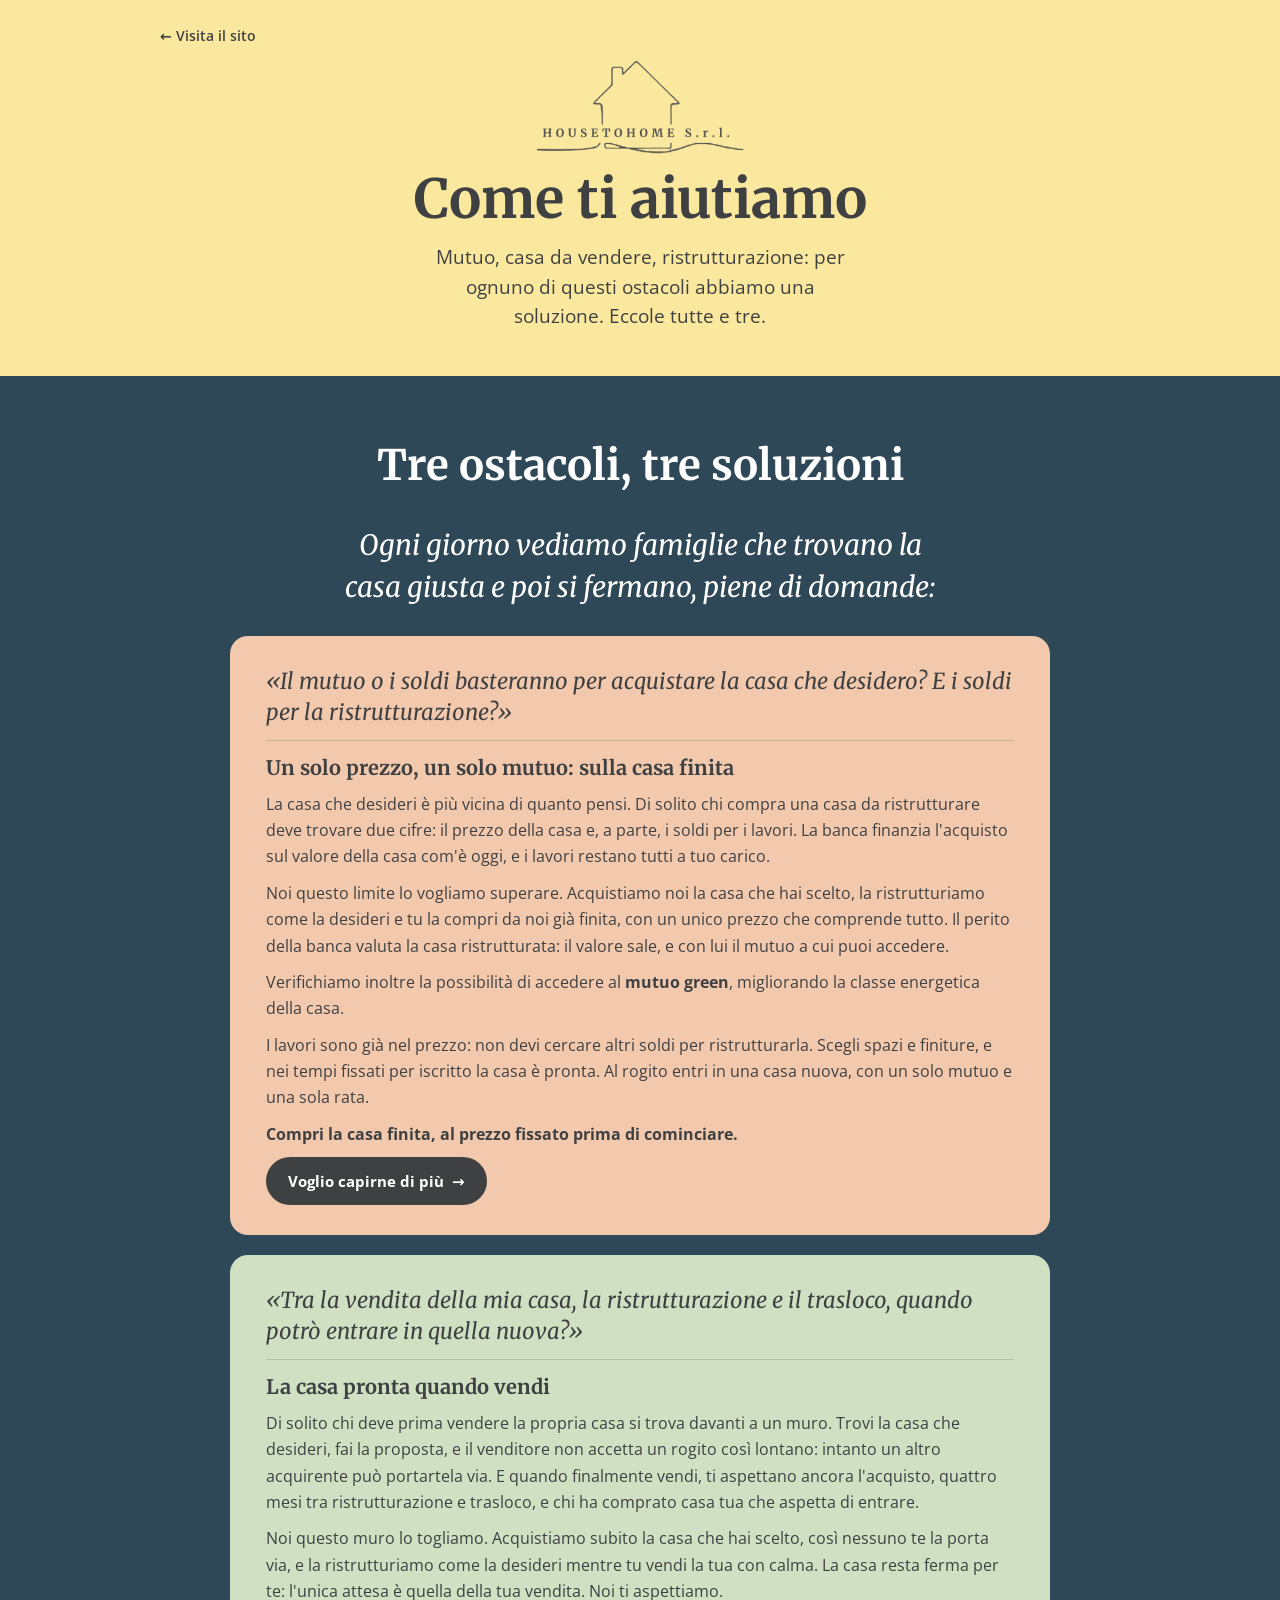
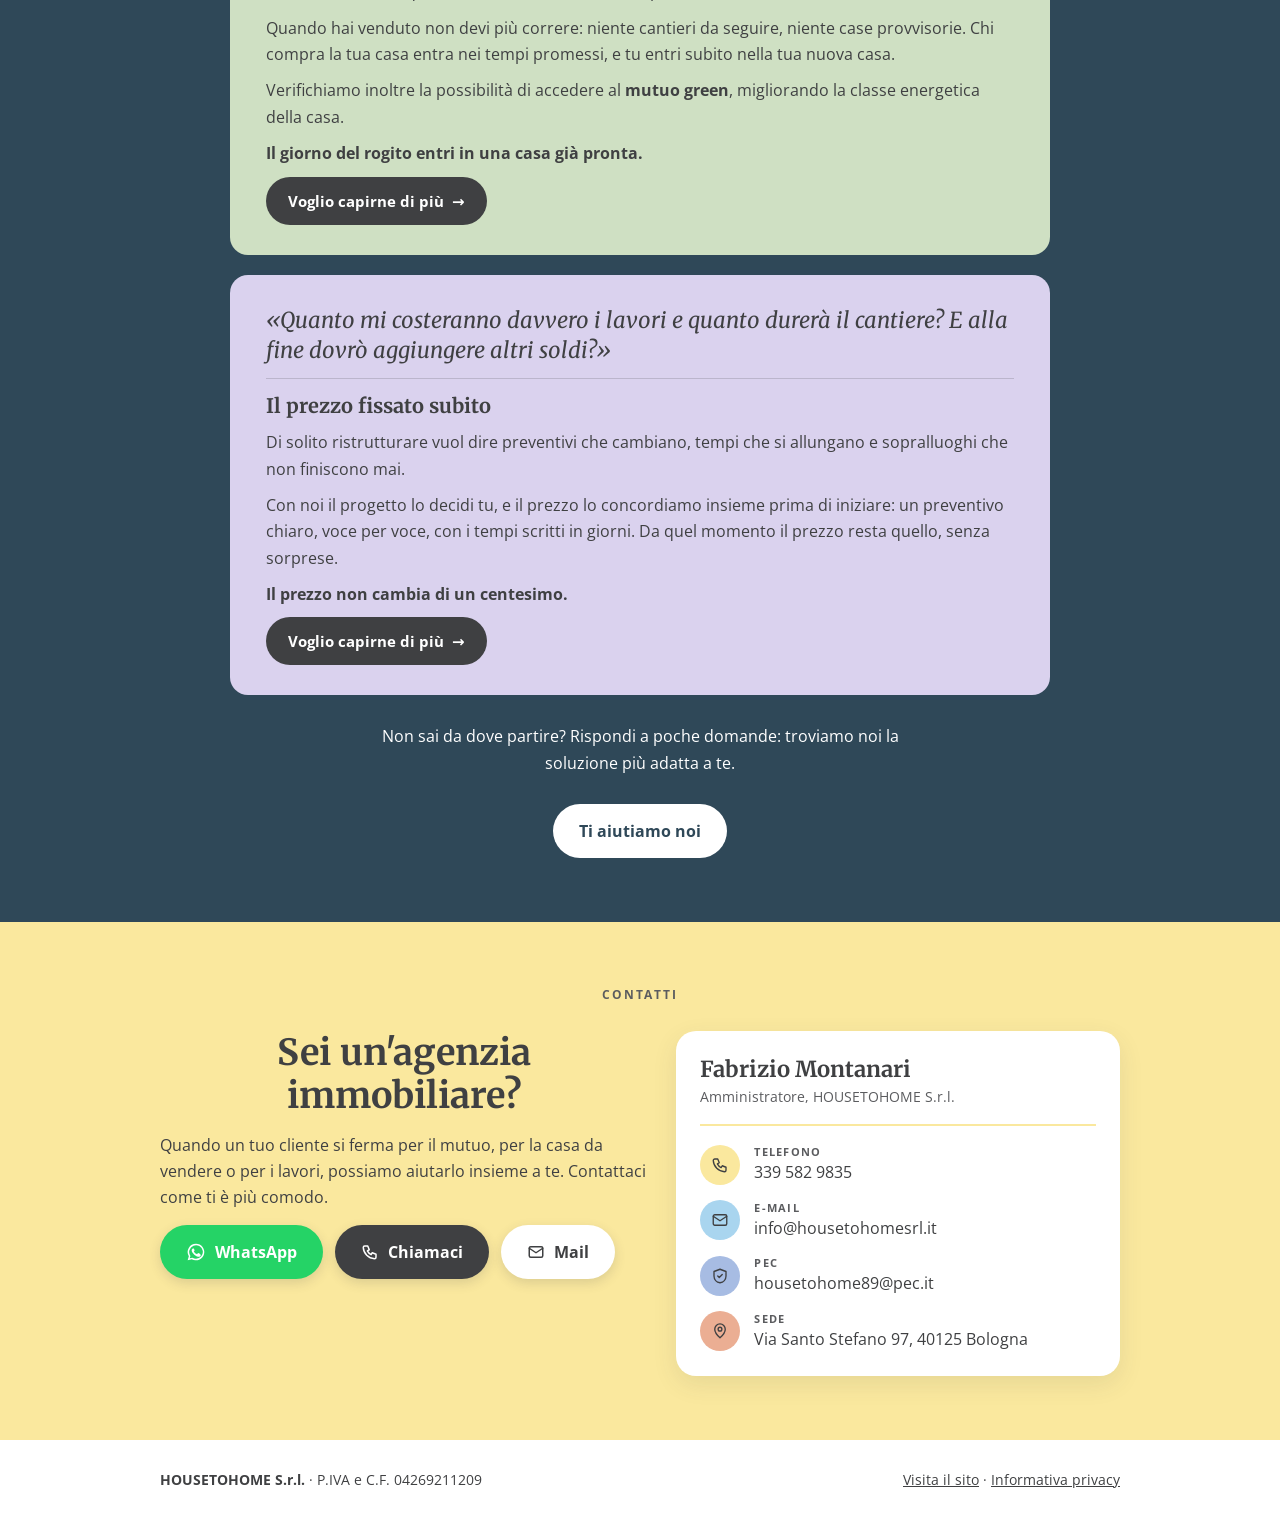
==== commit de85ab64: "Mutuo green: la possibilità, non una certezza Co-Authored-By: Claude Opus 5.5 <noreply@anthropic.com" ====
--- a/come-ti-aiutiamo/index.html
+++ b/come-ti-aiutiamo/index.html
@@ -322,7 +322,7 @@
         <h3>Un solo prezzo, un solo mutuo: sulla casa finita</h3>
         <p>La casa che desideri è più vicina di quanto pensi. Di solito chi compra una casa da ristrutturare deve trovare due cifre: il prezzo della casa e, a parte, i soldi per i lavori. La banca finanzia l'acquisto sul valore della casa com'è oggi, e i lavori restano tutti a tuo carico.</p>
         <p>Noi questo limite lo vogliamo superare. Acquistiamo noi la casa che hai scelto, la ristrutturiamo come la desideri e tu la compri da noi già finita, con un unico prezzo che comprende tutto. Il perito della banca valuta la casa ristrutturata: il valore sale, e con lui il mutuo a cui puoi accedere.</p>
-        <p>Valutiamo inoltre il miglioramento della classe energetica, per l'accesso al <strong>mutuo green</strong>.</p>
+        <p>Verifichiamo inoltre la possibilità di accedere al <strong>mutuo green</strong>, migliorando la classe energetica della casa.</p>
         <p>I lavori sono già nel prezzo: non devi cercare altri soldi per ristrutturarla. Scegli spazi e finiture, e nei tempi fissati per iscritto la casa è pronta. Al rogito entri in una casa nuova, con un solo mutuo e una sola rata.</p>
         <p class="you">Compri la casa finita, al prezzo fissato prima di cominciare.</p>
         <a class="more" href="../mutuo/">Voglio capirne di più <span aria-hidden="true">→</span></a>
@@ -333,7 +333,7 @@
         <p>Di solito chi deve prima vendere la propria casa si trova davanti a un muro. Trovi la casa che desideri, fai la proposta, e il venditore non accetta un rogito così lontano: intanto un altro acquirente può portartela via. E quando finalmente vendi, ti aspettano ancora l'acquisto, quattro mesi tra ristrutturazione e trasloco, e chi ha comprato casa tua che aspetta di entrare.</p>
         <p>Noi questo muro lo togliamo. Acquistiamo subito la casa che hai scelto, così nessuno te la porta via, e la ristrutturiamo come la desideri mentre tu vendi la tua con calma. La casa resta ferma per te: l'unica attesa è quella della tua vendita. Noi ti aspettiamo.</p>
         <p>Quando hai venduto non devi più correre: niente cantieri da seguire, niente case provvisorie. Chi compra la tua casa entra nei tempi promessi, e tu entri subito nella tua nuova casa.</p>
-        <p>Valutiamo inoltre il miglioramento della classe energetica, per l'accesso al <strong>mutuo green</strong>.</p>
+        <p>Verifichiamo inoltre la possibilità di accedere al <strong>mutuo green</strong>, migliorando la classe energetica della casa.</p>
         <p class="you">Il giorno del rogito entri in una casa già pronta.</p>
         <a class="more" href="../vendita/">Voglio capirne di più <span aria-hidden="true">→</span></a>
       </article>
@@ -360,7 +360,7 @@
       <div class="prose">
         <h2>Sei un'agenzia immobiliare?</h2>
         <p>Quando un tuo cliente si ferma per il mutuo, per la casa da vendere o per i lavori, possiamo aiutarlo insieme a te. Contattaci come ti è più comodo.</p>
-        <div class="ctas"><a class="btn c-wa" href="https://wa.me/393395829835?text=Salve%20Fabrizio%2C%20sono%20di%20un%27agenzia%20immobiliare%20e%20vorrei%20capire%20come%20aiutare%20insieme%20i%20nostri%20clienti." target="_blank" rel="noopener"><svg viewBox="0 0 24 24" width="20" height="20" aria-hidden="true"><path fill="currentColor" d="M12 2a10 10 0 0 0-8.6 15.1L2 22l5-1.3A10 10 0 1 0 12 2zm0 18.2a8.2 8.2 0 0 1-4.2-1.2l-.3-.2-3 .8.8-2.9-.2-.3A8.2 8.2 0 1 1 12 20.2zm4.5-6.1c-.2-.1-1.5-.7-1.7-.8s-.4-.1-.6.1-.7.8-.8 1-.3.2-.5.1a6.7 6.7 0 0 1-3.3-2.9c-.3-.4.3-.4.7-1.3.1-.2 0-.3 0-.4l-.8-1.8c-.2-.5-.4-.4-.6-.4h-.5a1 1 0 0 0-.7.3 3 3 0 0 0-.9 2.2 5.2 5.2 0 0 0 1.1 2.8 11.9 11.9 0 0 0 4.6 4c1.7.7 2.4.8 3.2.7.5-.1 1.5-.6 1.8-1.2s.2-1.1.1-1.2-.2-.2-.5-.3z"/></svg><span>WhatsApp</span></a><a class="btn c-tel" href="tel:+393395829835"><svg viewBox="0 0 24 24" width="18" height="18" fill="none" stroke="currentColor" stroke-width="2" stroke-linecap="round" stroke-linejoin="round" aria-hidden="true"><path d="M5 4h4l2 5-2.5 1.5a11 11 0 0 0 5 5L15 13l5 2v4a2 2 0 0 1-2 2A16 16 0 0 1 3 6a2 2 0 0 1 2-2"/></svg><span>Chiamaci</span></a><a class="btn c-mail" href="mailto:info@housetohomesrl.it?subject=Collaborazione%20con%20HOUSETOHOME&amp;body=Salve%20Fabrizio%2C%0Asono%20di%20un%27agenzia%20immobiliare%20e%20vorrei%20capire%20come%20aiutare%20insieme%20i%20nostri%20clienti.%0A%0A"><svg viewBox="0 0 24 24" width="18" height="18" fill="none" stroke="currentColor" stroke-width="2" stroke-linecap="round" stroke-linejoin="round" aria-hidden="true"><rect x="3" y="5" width="18" height="14" rx="2"/><path d="m3 7 9 6 9-6"/></svg><span>Mail</span></a></div>
+        <div class="ctas"><a class="btn c-wa" href="https://wa.me/393395829835?text=Salve%20Fabrizio%2C%20sono%20di%20un%27agenzia%20immobiliare%20e%20vorrei%20capire%20come%20aiutare%20insieme%20i%20nostri%20clienti." target="_blank" rel="noopener"><svg viewBox="0 0 24 24" width="20" height="20" aria-hidden="true"><path fill="currentColor" d="M12 2a10 10 0 0 0-8.6 15.1L2 22l5-1.3A10 10 0 1 0 12 2zm0 18.2a8.2 8.2 0 0 1-4.2-1.2l-.3-.2-3 .8.8-2.9-.2-.3A8.2 8.2 0 1 1 12 20.2zm4.5-6.1c-.2-.1-1.5-.7-1.7-.8s-.4-.1-.6.1-.7.8-.8 1-.3.2-.5.1a6.7 6.7 0 0 1-3.3-2.9c-.3-.4.3-.4.7-1.3.1-.2 0-.3 0-.4l-.8-1.8c-.2-.5-.4-.4-.6-.4h-.5a1 1 0 0 0-.7.3 3 3 0 0 0-.9 2.2 5.2 5.2 0 0 0 1.1 2.8 11.9 11.9 0 0 0 4.6 4c1.7.7 2.4.8 3.2.7.5-.1 1.5-.6 1.8-1.2s.2-1.1.1-1.2-.2-.2-.5-.3z"/></svg><span>WhatsApp</span></a><a class="btn c-tel" href="tel:+393395829835"><svg viewBox="0 0 24 24" width="18" height="18" fill="none" stroke="currentColor" stroke-width="2" stroke-linecap="round" stroke-linejoin="round" aria-hidden="true"><path d="M5 4h4l2 5-2.5 1.5a11 11 0 0 0 5 5L15 13l5 2v4a2 2 0 0 1-2 2A16 16 0 0 1 3 6a2 2 0 0 1 2-2"/></svg><span>Chiamaci</span></a><a class="btn c-mail" href="mailto:info@housetohomesrl.it?subject=Collaborazione%20con%20HOUSETOHOME&amp;body=Salve%2C%0Asono%20di%20un%27agenzia%20immobiliare%20e%20vorrei%20capire%20come%20aiutare%20insieme%20i%20nostri%20clienti.%0A%0A"><svg viewBox="0 0 24 24" width="18" height="18" fill="none" stroke="currentColor" stroke-width="2" stroke-linecap="round" stroke-linejoin="round" aria-hidden="true"><rect x="3" y="5" width="18" height="14" rx="2"/><path d="m3 7 9 6 9-6"/></svg><span>Mail</span></a></div>
       </div>
       <div class="card">
         <div class="card-head">
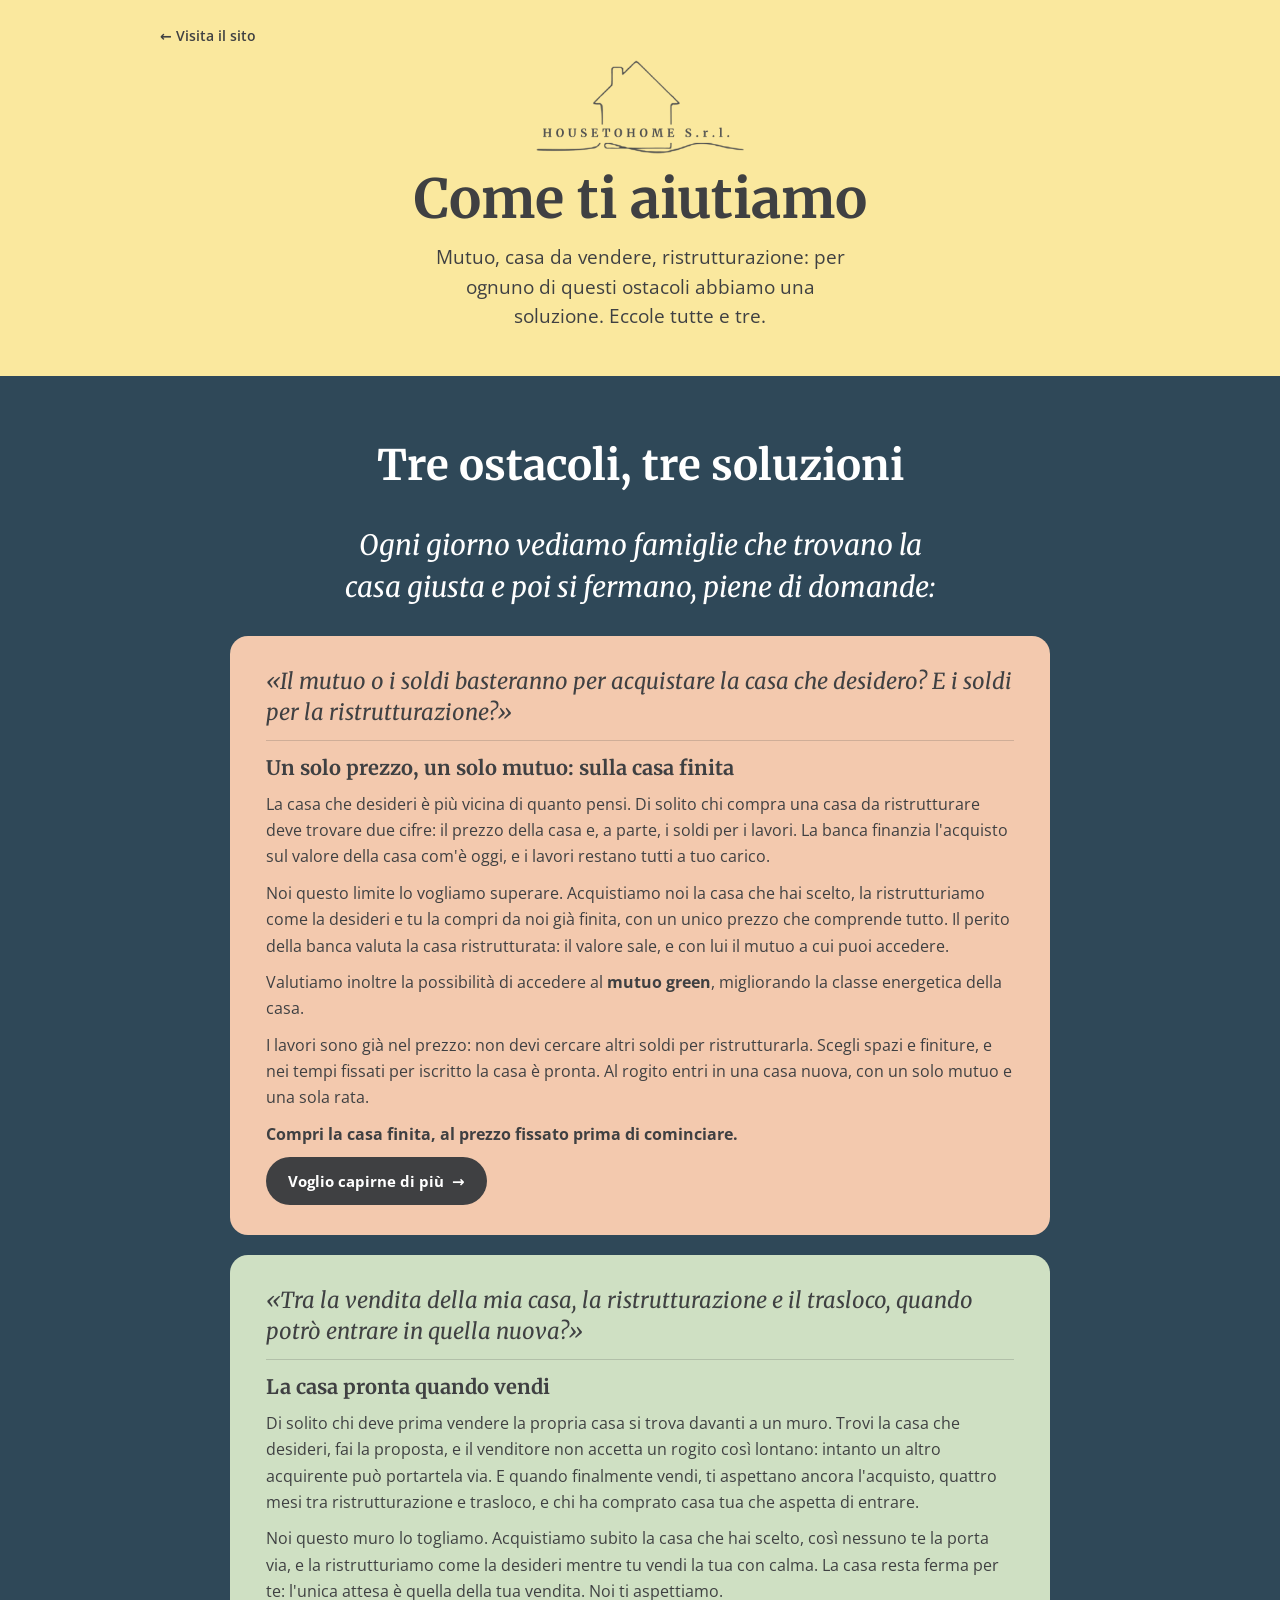
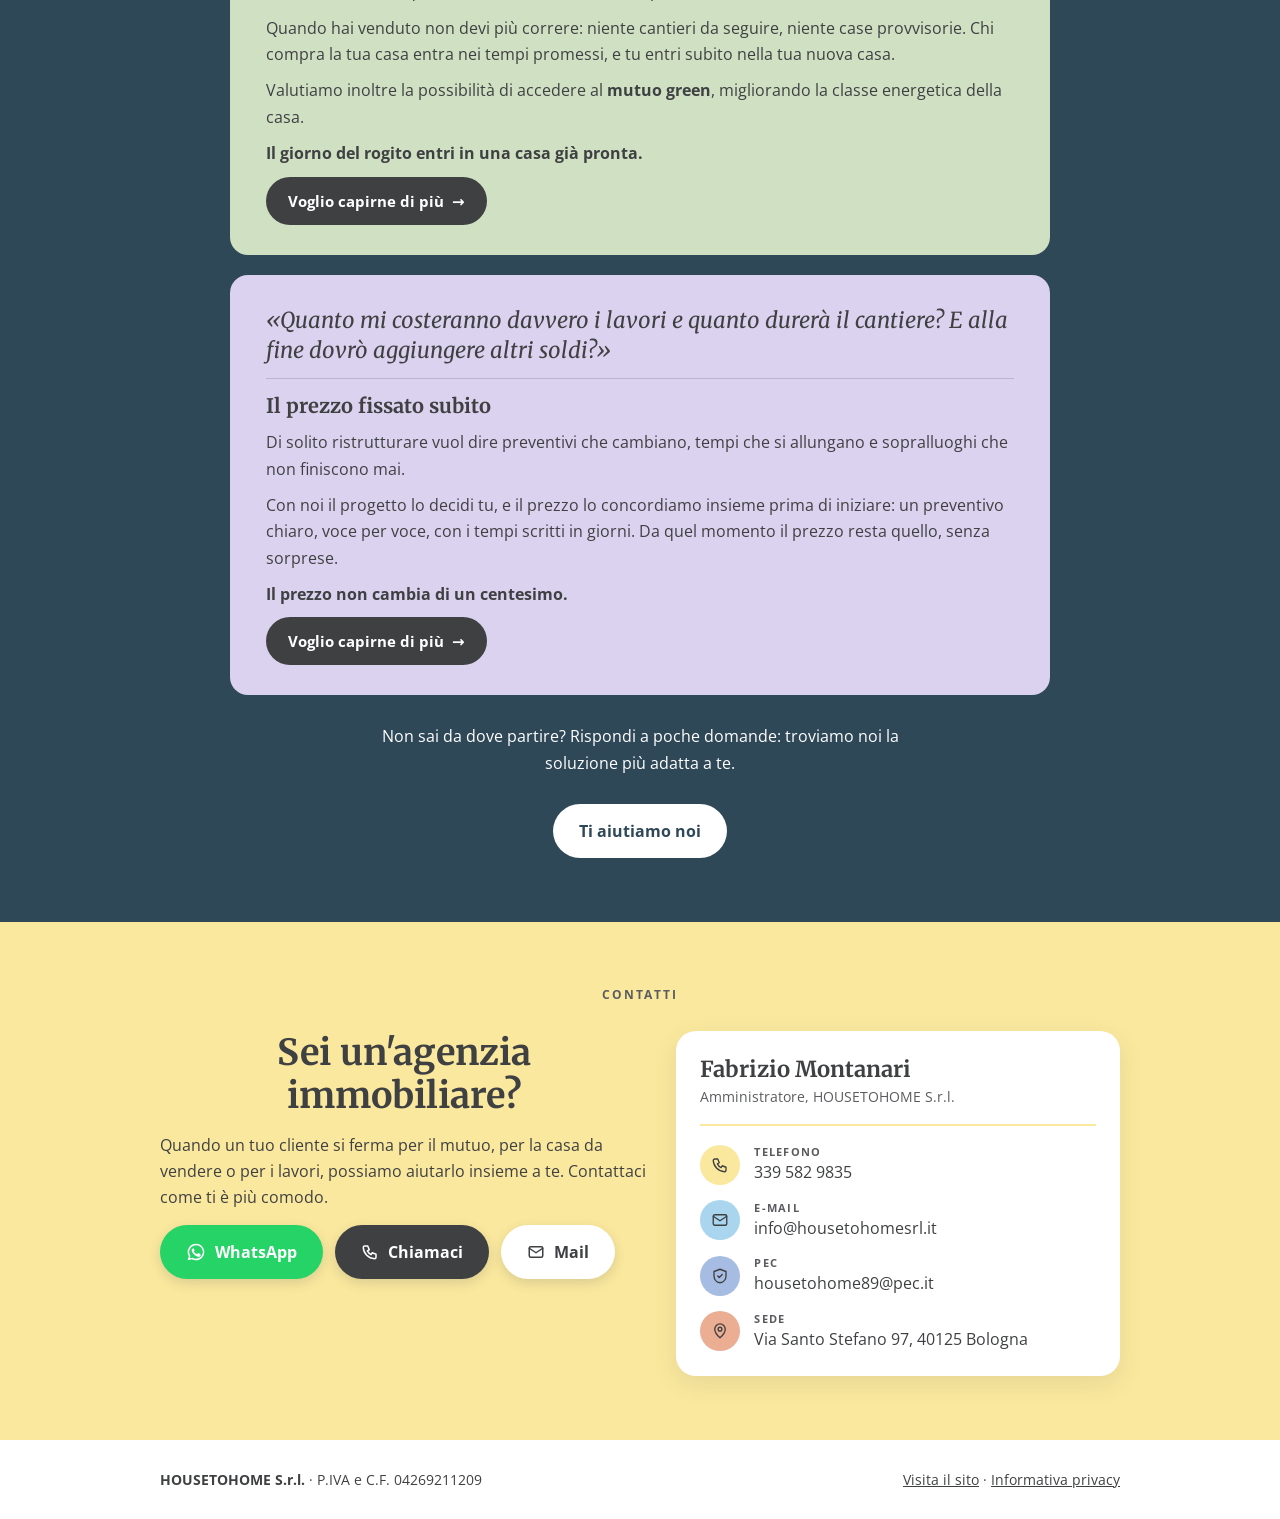
==== commit eae935f0: "Mutuo green: valutiamo la possibilità Co-Authored-By: Claude Opus 5.5 <noreply@anthropic.com> Claude" ====
--- a/come-ti-aiutiamo/index.html
+++ b/come-ti-aiutiamo/index.html
@@ -322,7 +322,7 @@
         <h3>Un solo prezzo, un solo mutuo: sulla casa finita</h3>
         <p>La casa che desideri è più vicina di quanto pensi. Di solito chi compra una casa da ristrutturare deve trovare due cifre: il prezzo della casa e, a parte, i soldi per i lavori. La banca finanzia l'acquisto sul valore della casa com'è oggi, e i lavori restano tutti a tuo carico.</p>
         <p>Noi questo limite lo vogliamo superare. Acquistiamo noi la casa che hai scelto, la ristrutturiamo come la desideri e tu la compri da noi già finita, con un unico prezzo che comprende tutto. Il perito della banca valuta la casa ristrutturata: il valore sale, e con lui il mutuo a cui puoi accedere.</p>
-        <p>Verifichiamo inoltre la possibilità di accedere al <strong>mutuo green</strong>, migliorando la classe energetica della casa.</p>
+        <p>Valutiamo inoltre la possibilità di accedere al <strong>mutuo green</strong>, migliorando la classe energetica della casa.</p>
         <p>I lavori sono già nel prezzo: non devi cercare altri soldi per ristrutturarla. Scegli spazi e finiture, e nei tempi fissati per iscritto la casa è pronta. Al rogito entri in una casa nuova, con un solo mutuo e una sola rata.</p>
         <p class="you">Compri la casa finita, al prezzo fissato prima di cominciare.</p>
         <a class="more" href="../mutuo/">Voglio capirne di più <span aria-hidden="true">→</span></a>
@@ -333,7 +333,7 @@
         <p>Di solito chi deve prima vendere la propria casa si trova davanti a un muro. Trovi la casa che desideri, fai la proposta, e il venditore non accetta un rogito così lontano: intanto un altro acquirente può portartela via. E quando finalmente vendi, ti aspettano ancora l'acquisto, quattro mesi tra ristrutturazione e trasloco, e chi ha comprato casa tua che aspetta di entrare.</p>
         <p>Noi questo muro lo togliamo. Acquistiamo subito la casa che hai scelto, così nessuno te la porta via, e la ristrutturiamo come la desideri mentre tu vendi la tua con calma. La casa resta ferma per te: l'unica attesa è quella della tua vendita. Noi ti aspettiamo.</p>
         <p>Quando hai venduto non devi più correre: niente cantieri da seguire, niente case provvisorie. Chi compra la tua casa entra nei tempi promessi, e tu entri subito nella tua nuova casa.</p>
-        <p>Verifichiamo inoltre la possibilità di accedere al <strong>mutuo green</strong>, migliorando la classe energetica della casa.</p>
+        <p>Valutiamo inoltre la possibilità di accedere al <strong>mutuo green</strong>, migliorando la classe energetica della casa.</p>
         <p class="you">Il giorno del rogito entri in una casa già pronta.</p>
         <a class="more" href="../vendita/">Voglio capirne di più <span aria-hidden="true">→</span></a>
       </article>
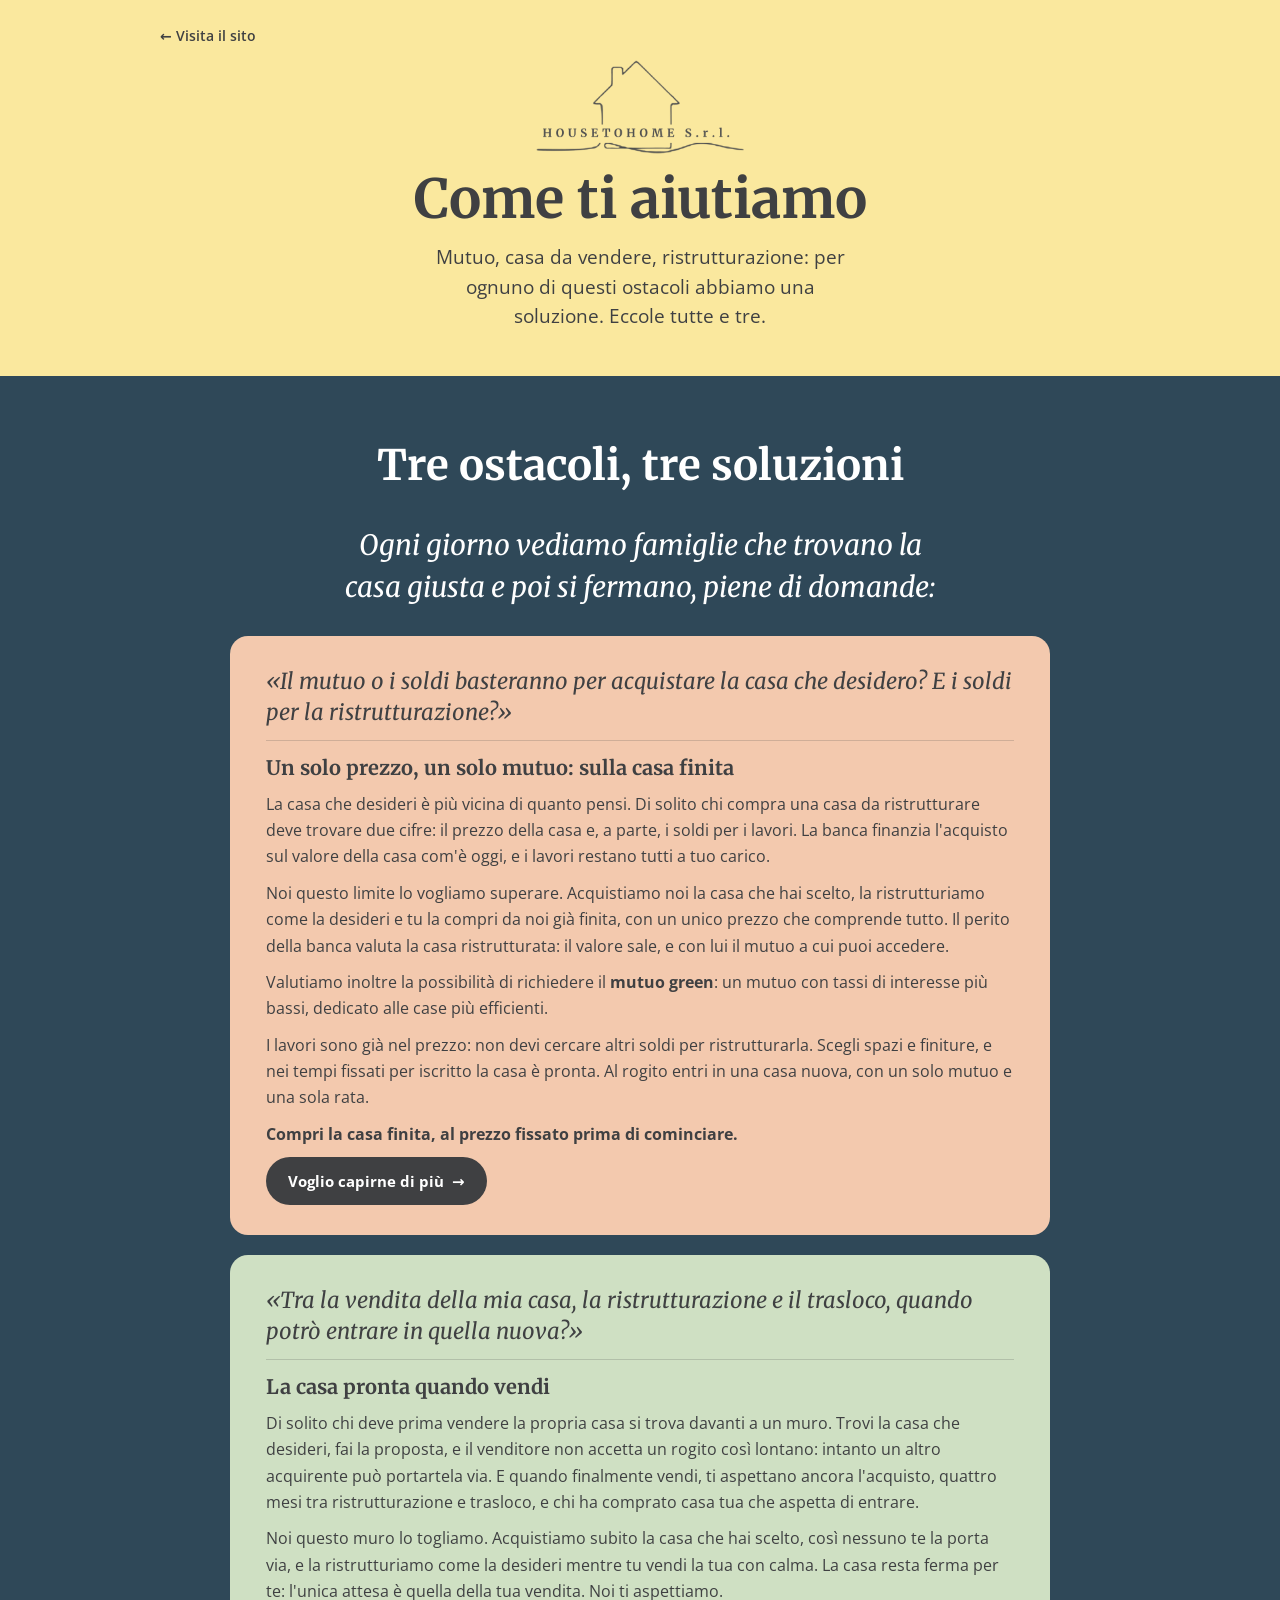
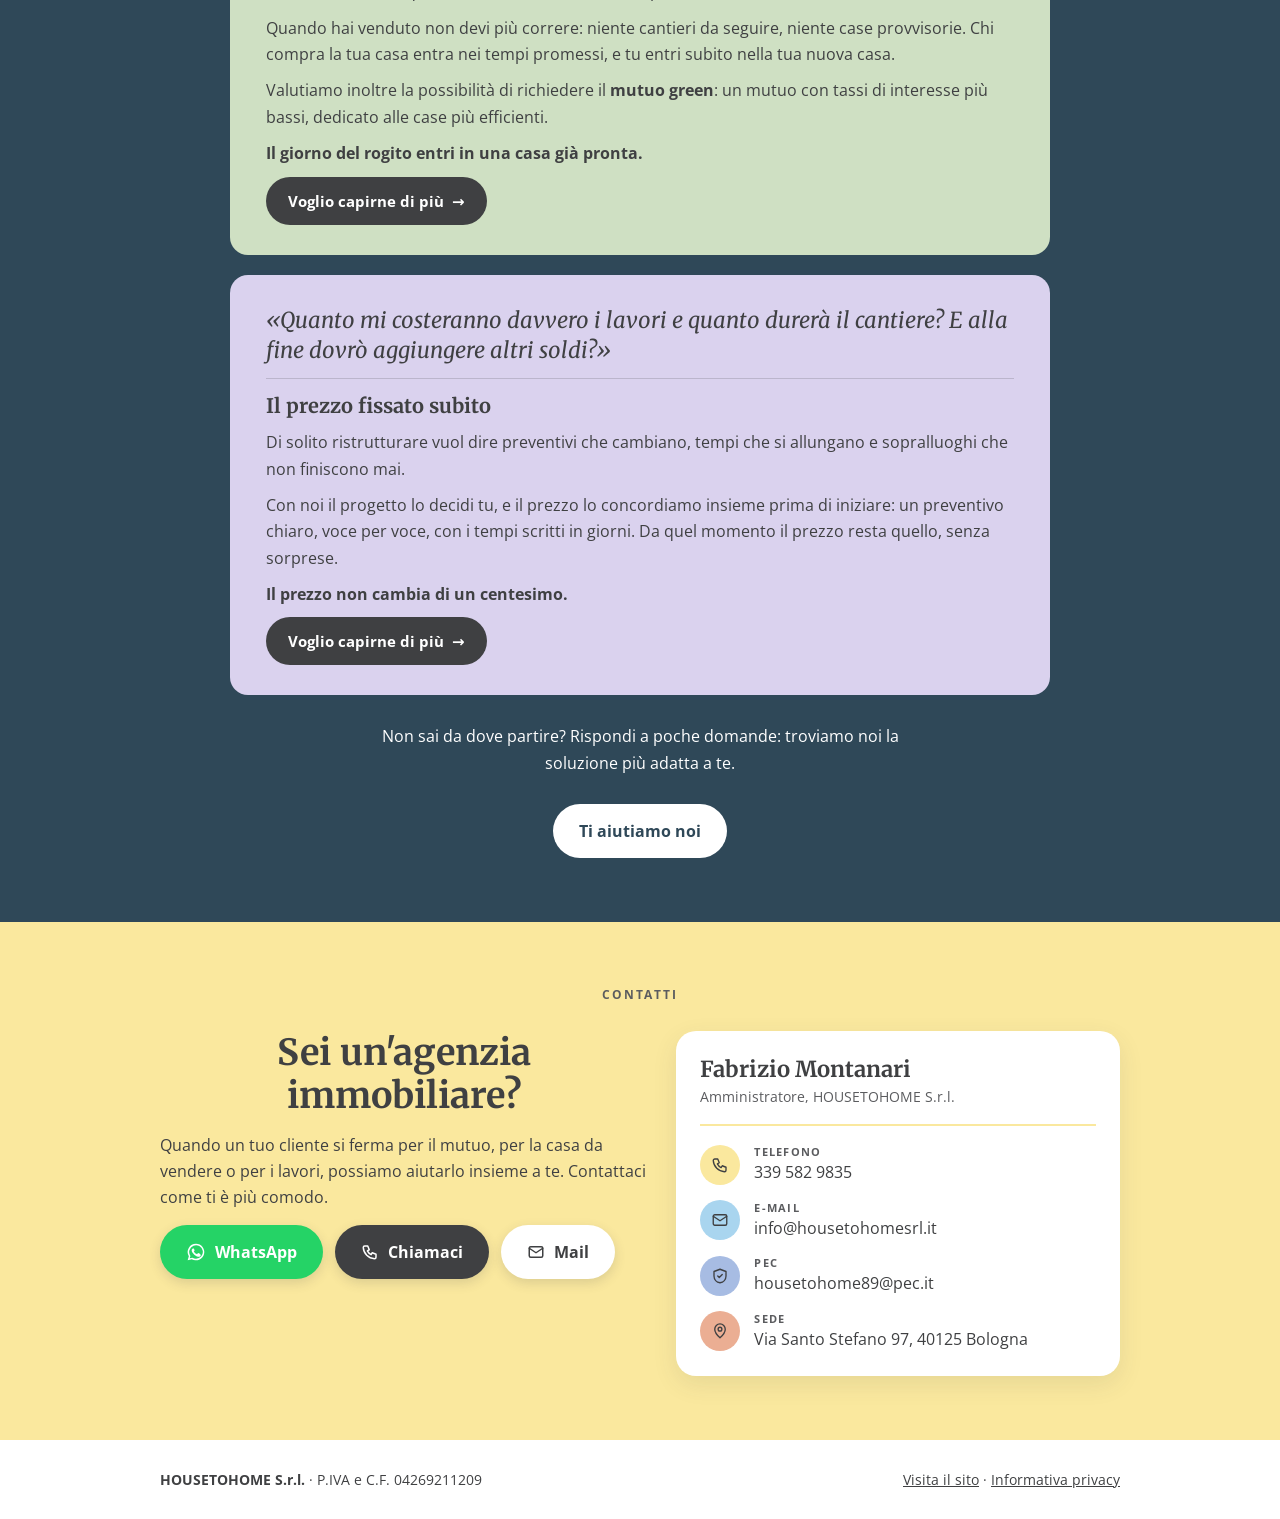
==== commit 8da9b028: "Mutuo green spiegato in modo semplice anche nei riquadri Co-Authored-By: Claude Opus 5.5 <noreply@an" ====
--- a/come-ti-aiutiamo/index.html
+++ b/come-ti-aiutiamo/index.html
@@ -322,7 +322,7 @@
         <h3>Un solo prezzo, un solo mutuo: sulla casa finita</h3>
         <p>La casa che desideri è più vicina di quanto pensi. Di solito chi compra una casa da ristrutturare deve trovare due cifre: il prezzo della casa e, a parte, i soldi per i lavori. La banca finanzia l'acquisto sul valore della casa com'è oggi, e i lavori restano tutti a tuo carico.</p>
         <p>Noi questo limite lo vogliamo superare. Acquistiamo noi la casa che hai scelto, la ristrutturiamo come la desideri e tu la compri da noi già finita, con un unico prezzo che comprende tutto. Il perito della banca valuta la casa ristrutturata: il valore sale, e con lui il mutuo a cui puoi accedere.</p>
-        <p>Valutiamo inoltre la possibilità di accedere al <strong>mutuo green</strong>, migliorando la classe energetica della casa.</p>
+        <p>Valutiamo inoltre la possibilità di richiedere il <strong>mutuo green</strong>: un mutuo con tassi di interesse più bassi, dedicato alle case più efficienti.</p>
         <p>I lavori sono già nel prezzo: non devi cercare altri soldi per ristrutturarla. Scegli spazi e finiture, e nei tempi fissati per iscritto la casa è pronta. Al rogito entri in una casa nuova, con un solo mutuo e una sola rata.</p>
         <p class="you">Compri la casa finita, al prezzo fissato prima di cominciare.</p>
         <a class="more" href="../mutuo/">Voglio capirne di più <span aria-hidden="true">→</span></a>
@@ -333,7 +333,7 @@
         <p>Di solito chi deve prima vendere la propria casa si trova davanti a un muro. Trovi la casa che desideri, fai la proposta, e il venditore non accetta un rogito così lontano: intanto un altro acquirente può portartela via. E quando finalmente vendi, ti aspettano ancora l'acquisto, quattro mesi tra ristrutturazione e trasloco, e chi ha comprato casa tua che aspetta di entrare.</p>
         <p>Noi questo muro lo togliamo. Acquistiamo subito la casa che hai scelto, così nessuno te la porta via, e la ristrutturiamo come la desideri mentre tu vendi la tua con calma. La casa resta ferma per te: l'unica attesa è quella della tua vendita. Noi ti aspettiamo.</p>
         <p>Quando hai venduto non devi più correre: niente cantieri da seguire, niente case provvisorie. Chi compra la tua casa entra nei tempi promessi, e tu entri subito nella tua nuova casa.</p>
-        <p>Valutiamo inoltre la possibilità di accedere al <strong>mutuo green</strong>, migliorando la classe energetica della casa.</p>
+        <p>Valutiamo inoltre la possibilità di richiedere il <strong>mutuo green</strong>: un mutuo con tassi di interesse più bassi, dedicato alle case più efficienti.</p>
         <p class="you">Il giorno del rogito entri in una casa già pronta.</p>
         <a class="more" href="../vendita/">Voglio capirne di più <span aria-hidden="true">→</span></a>
       </article>
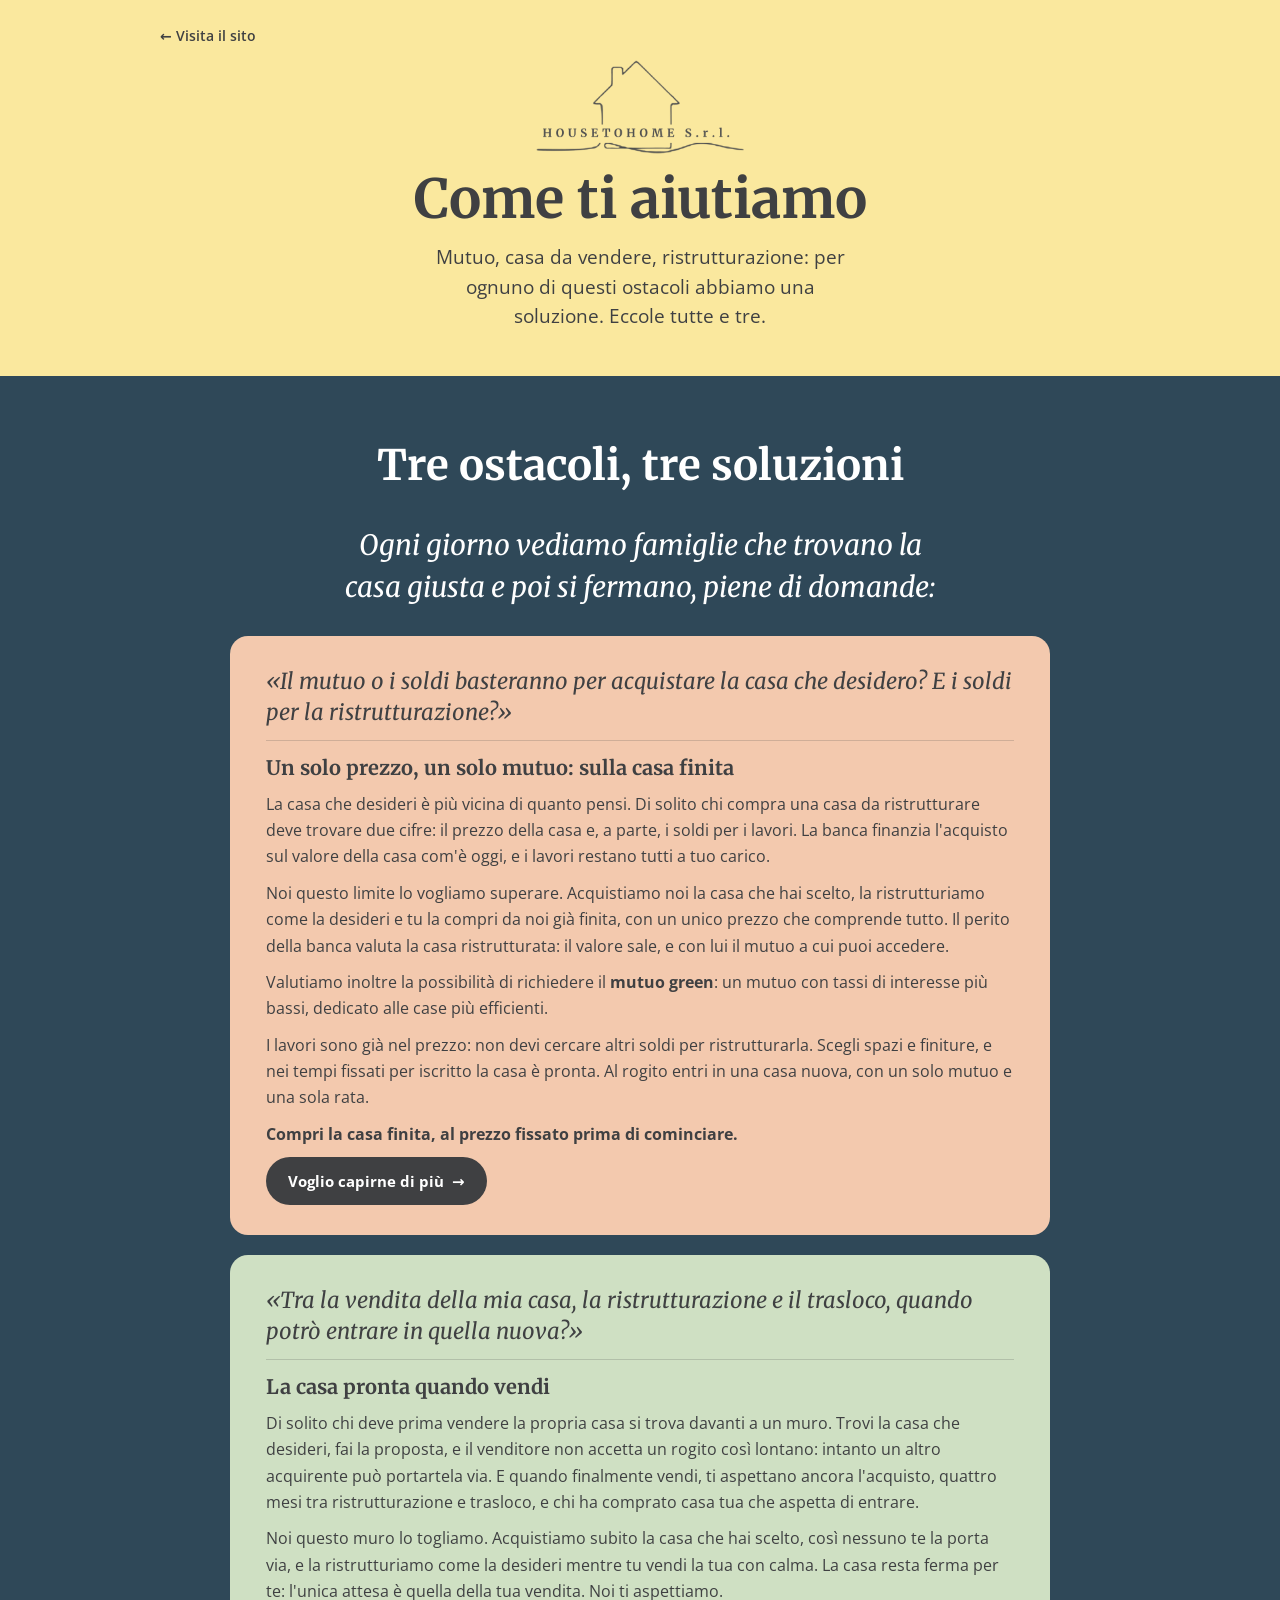
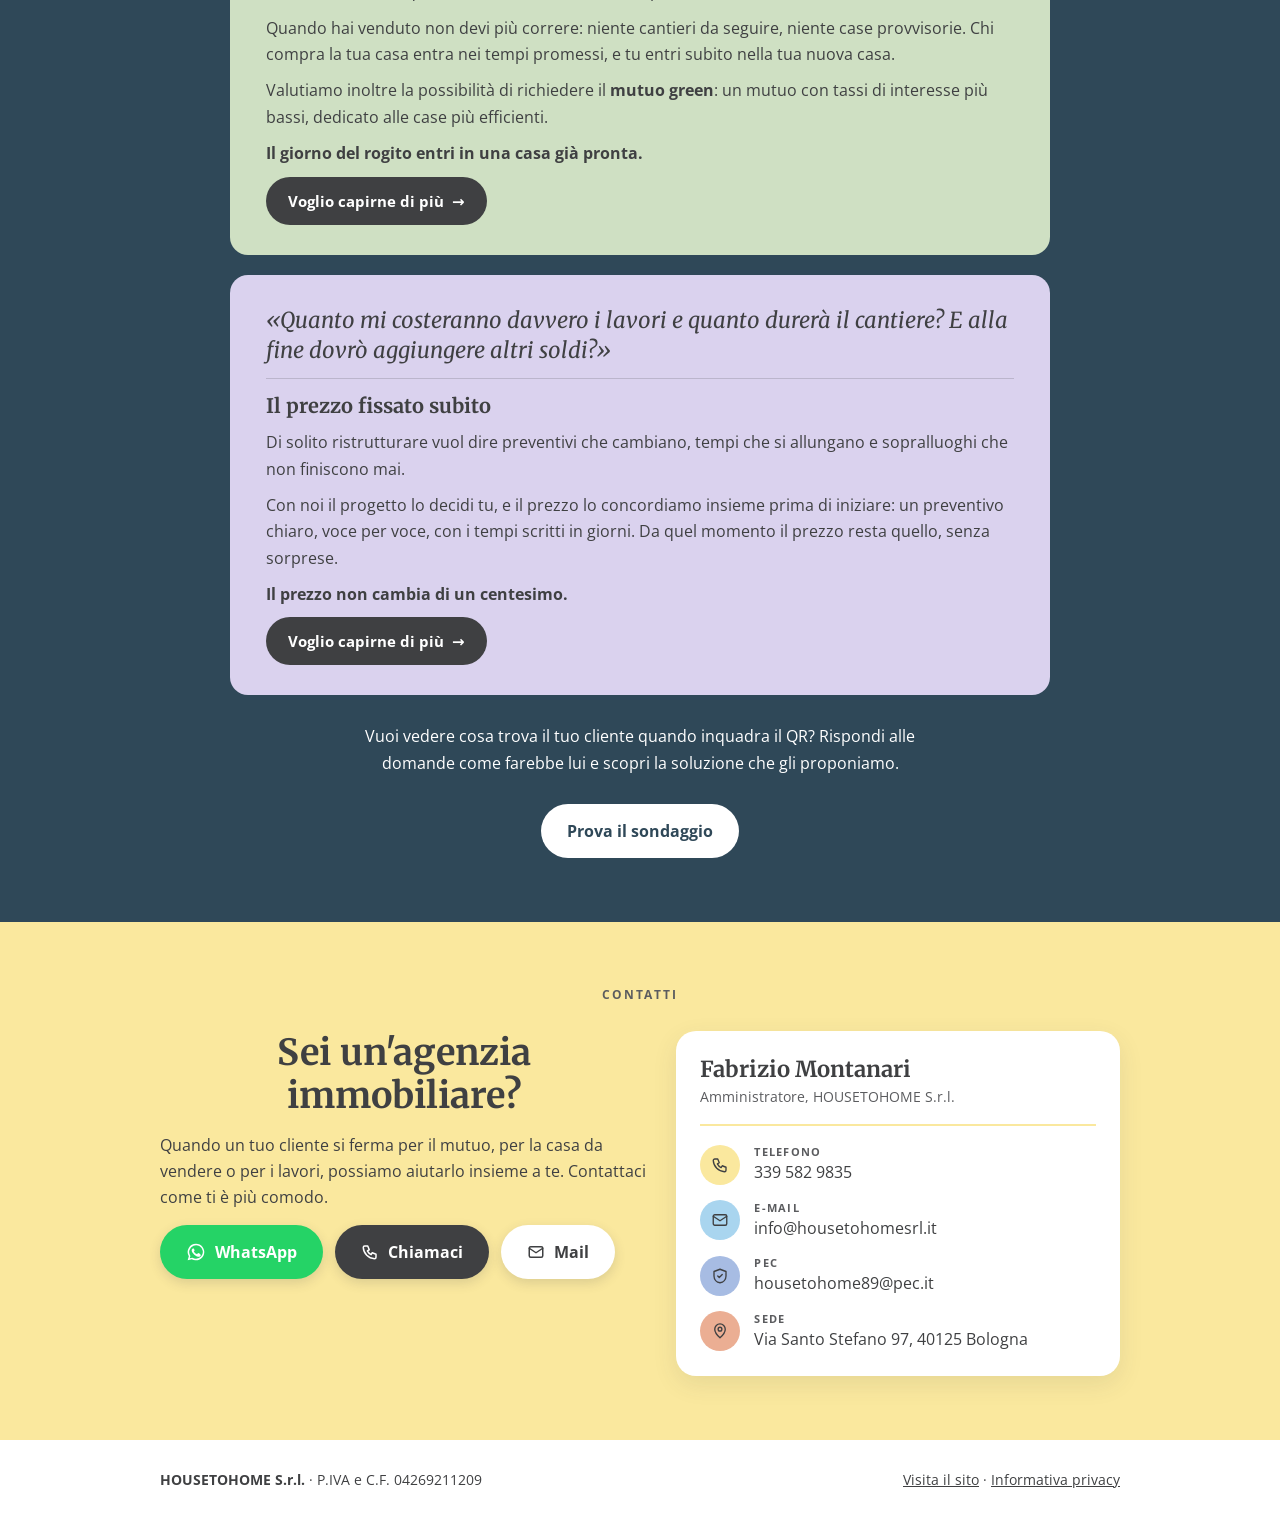
==== commit afff3b0d: "Pagina agenzie: invito a provare il sondaggio Co-Authored-By: Claude Opus 5.5 <noreply@anthropic.com" ====
--- a/come-ti-aiutiamo/index.html
+++ b/come-ti-aiutiamo/index.html
@@ -346,9 +346,9 @@
         <a class="more" href="../ristrutturazione/">Voglio capirne di più <span aria-hidden="true">→</span></a>
       </article>
     </div>
-    <div class="prose" style="text-align:center"><p>Non sai da dove partire? Rispondi a poche domande: troviamo noi la soluzione più adatta a te.</p></div>
+    <div class="prose" style="text-align:center"><p>Vuoi vedere cosa trova il tuo cliente quando inquadra il QR? Rispondi alle domande come farebbe lui e scopri la soluzione che gli proponiamo.</p></div>
     <div class="ctas center">
-      <a class="btn solid" href="../sondaggio/">Ti aiutiamo noi</a>
+      <a class="btn solid" href="../sondaggio/">Prova il sondaggio</a>
     </div>
   </div>
 </section>
